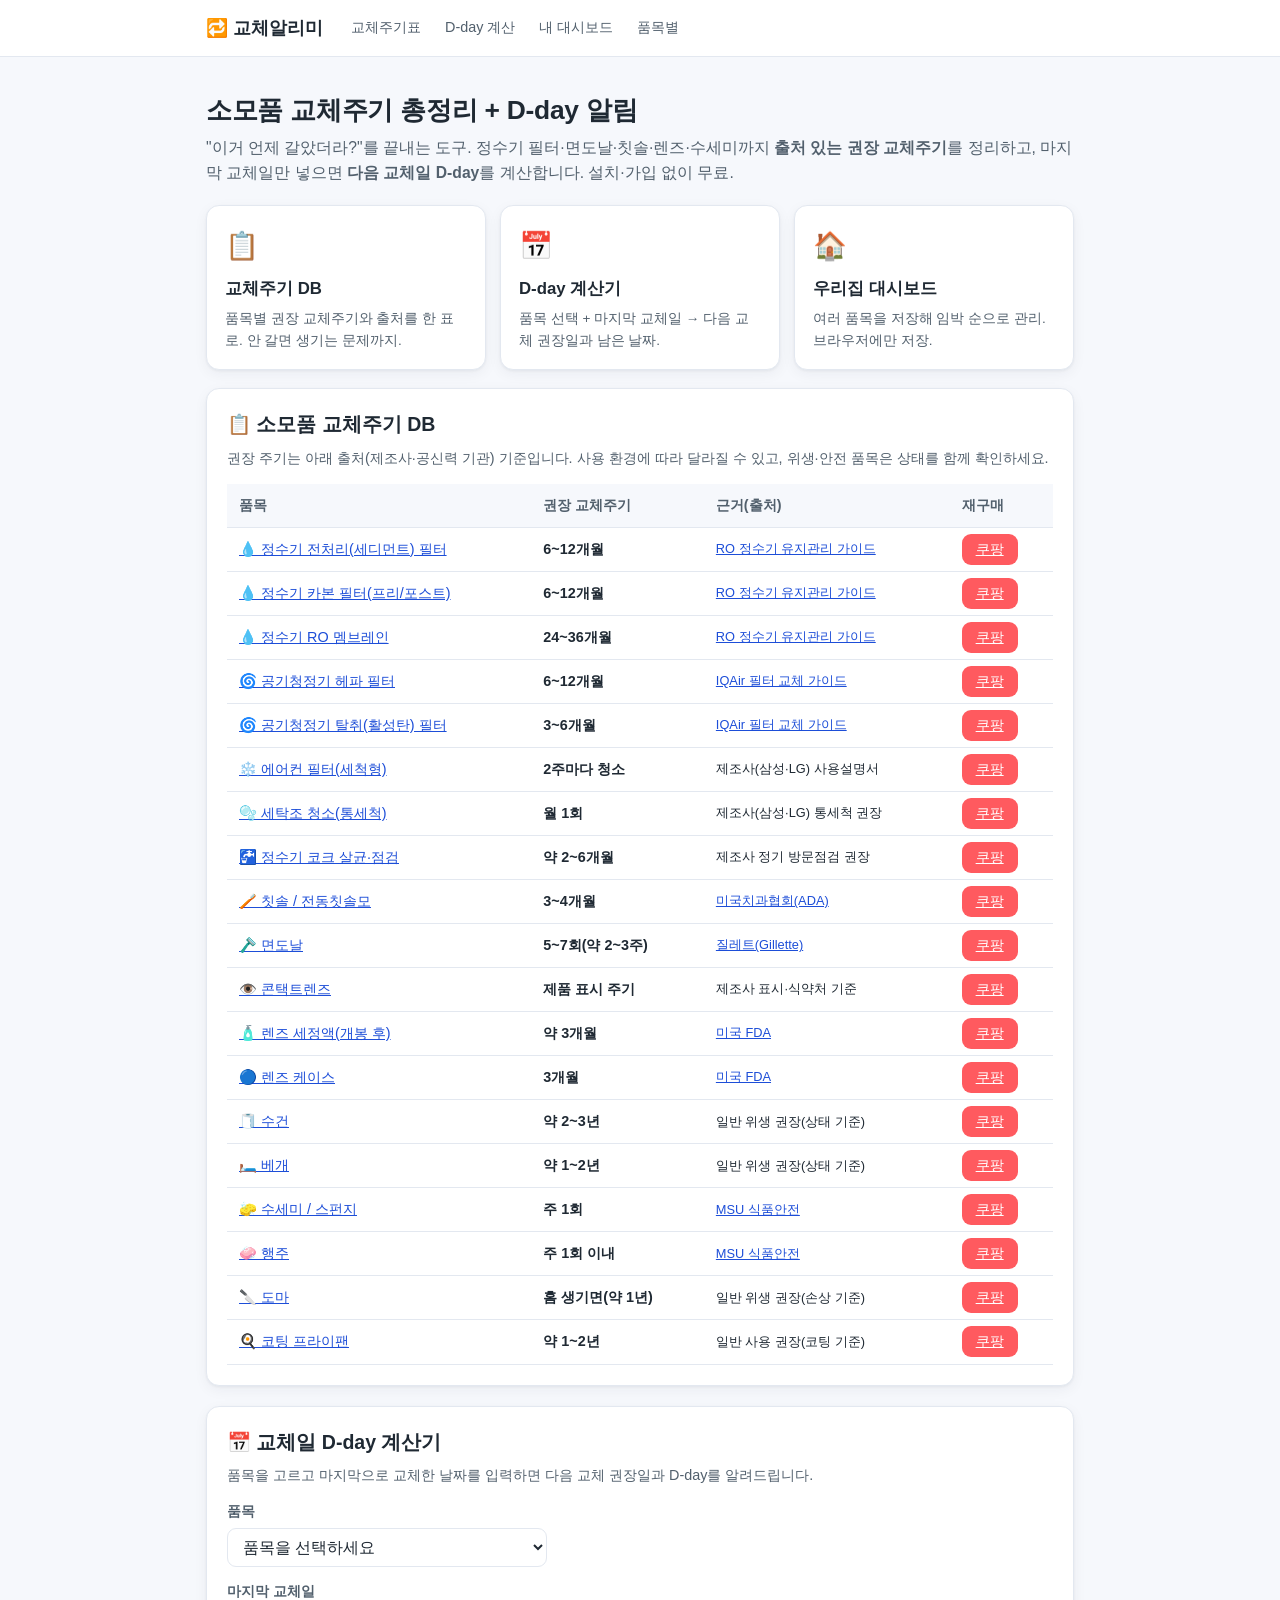
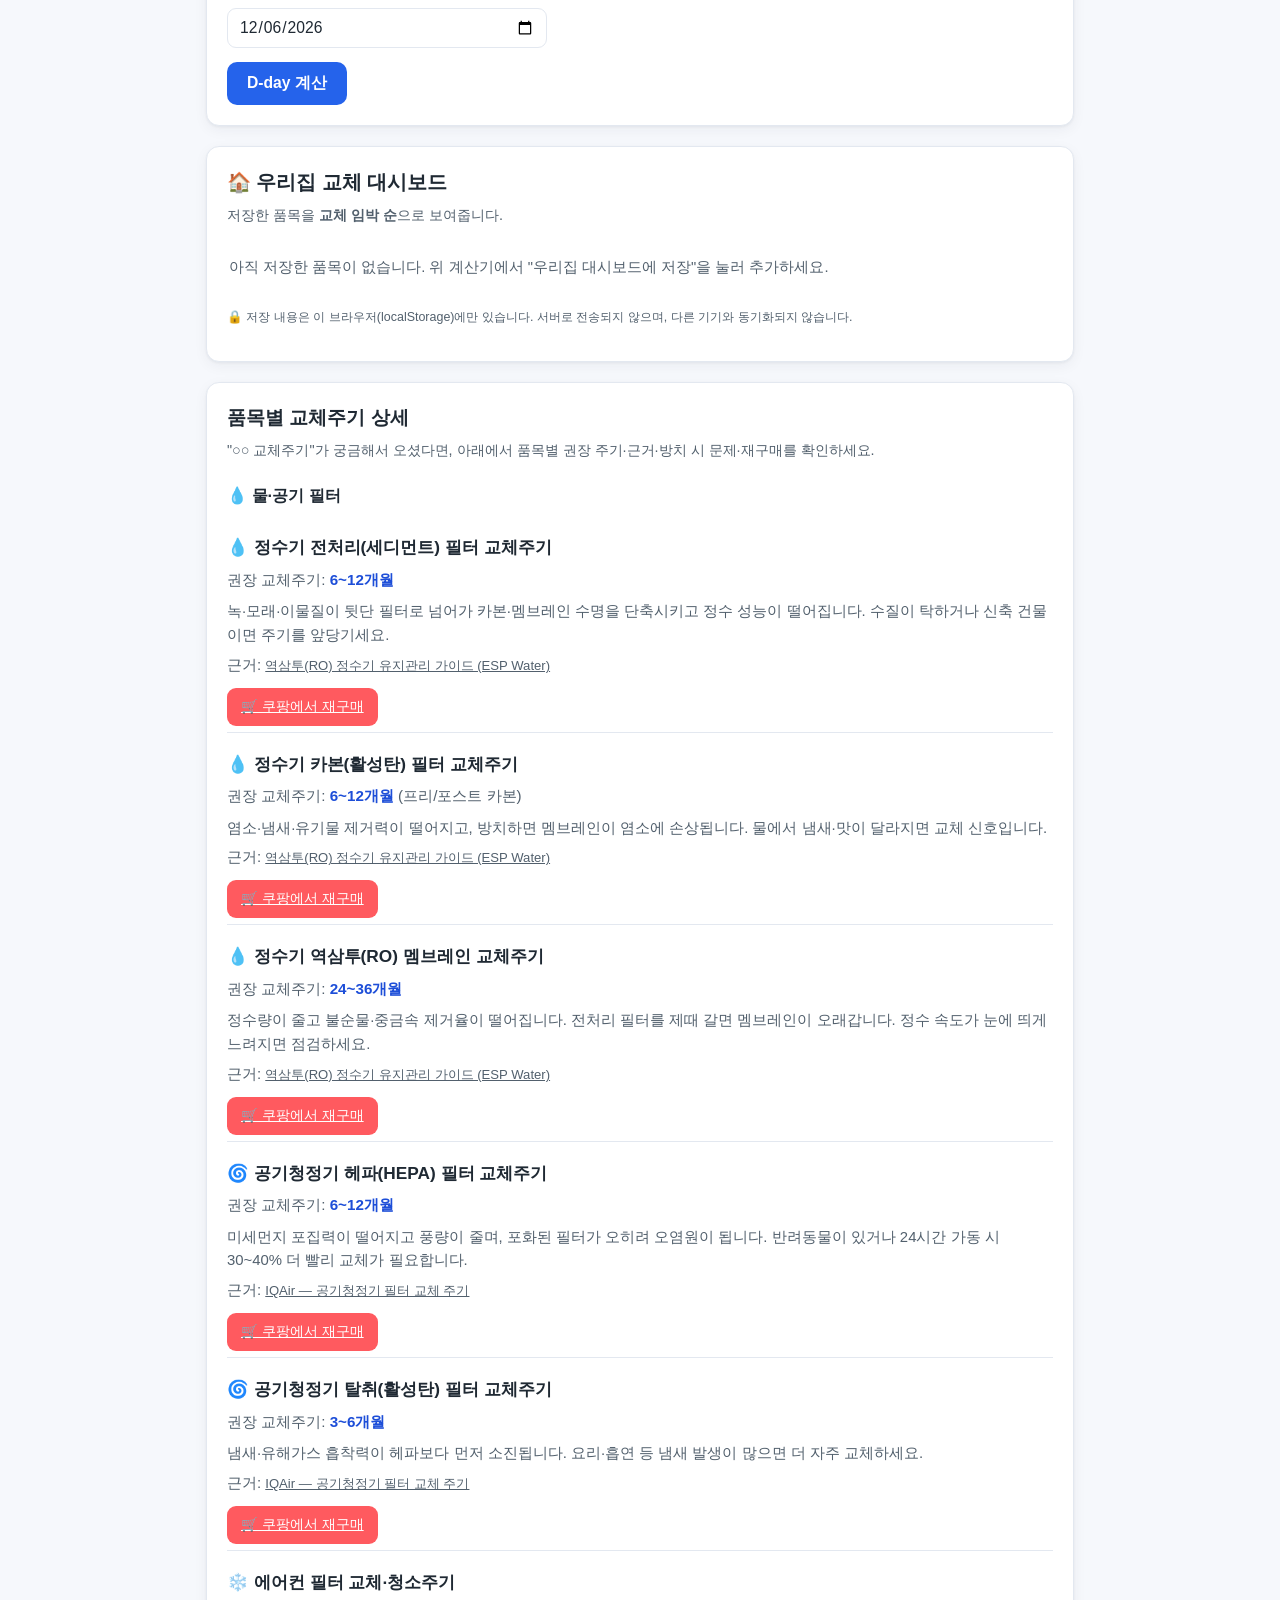
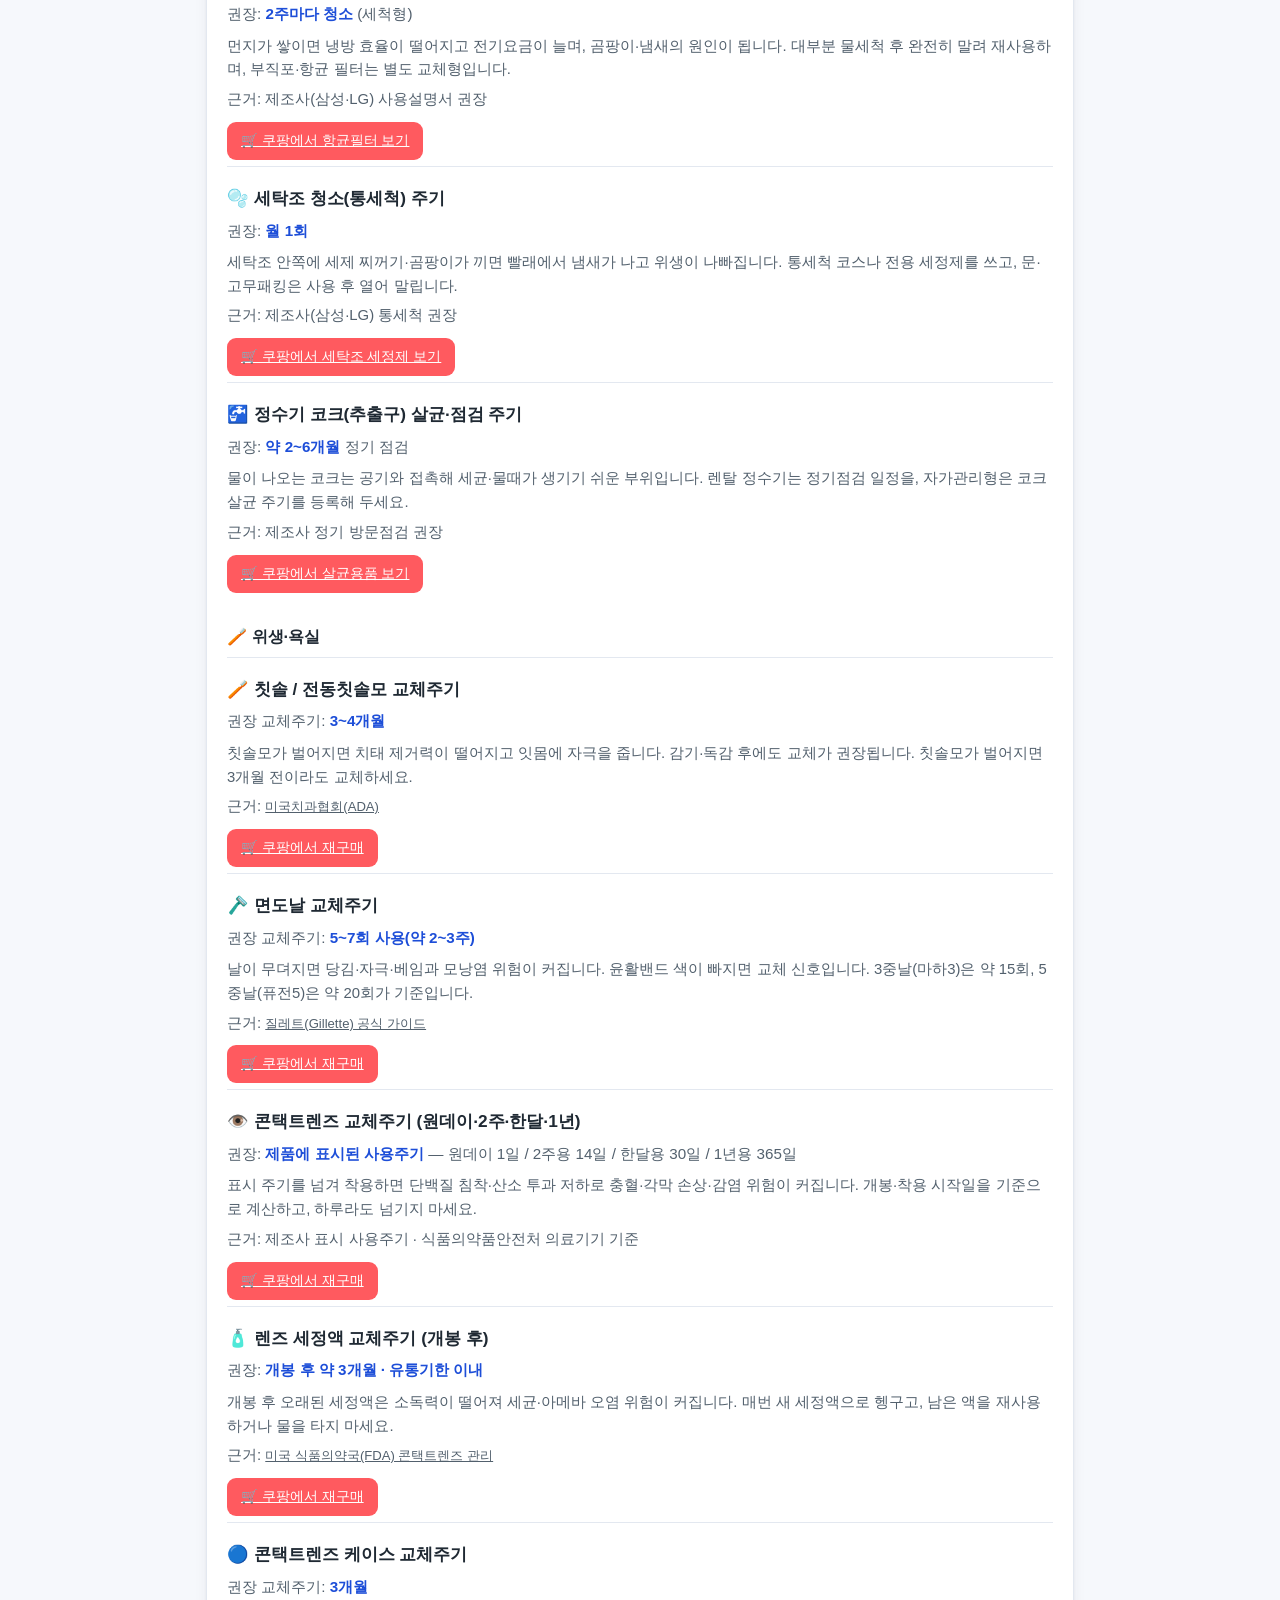
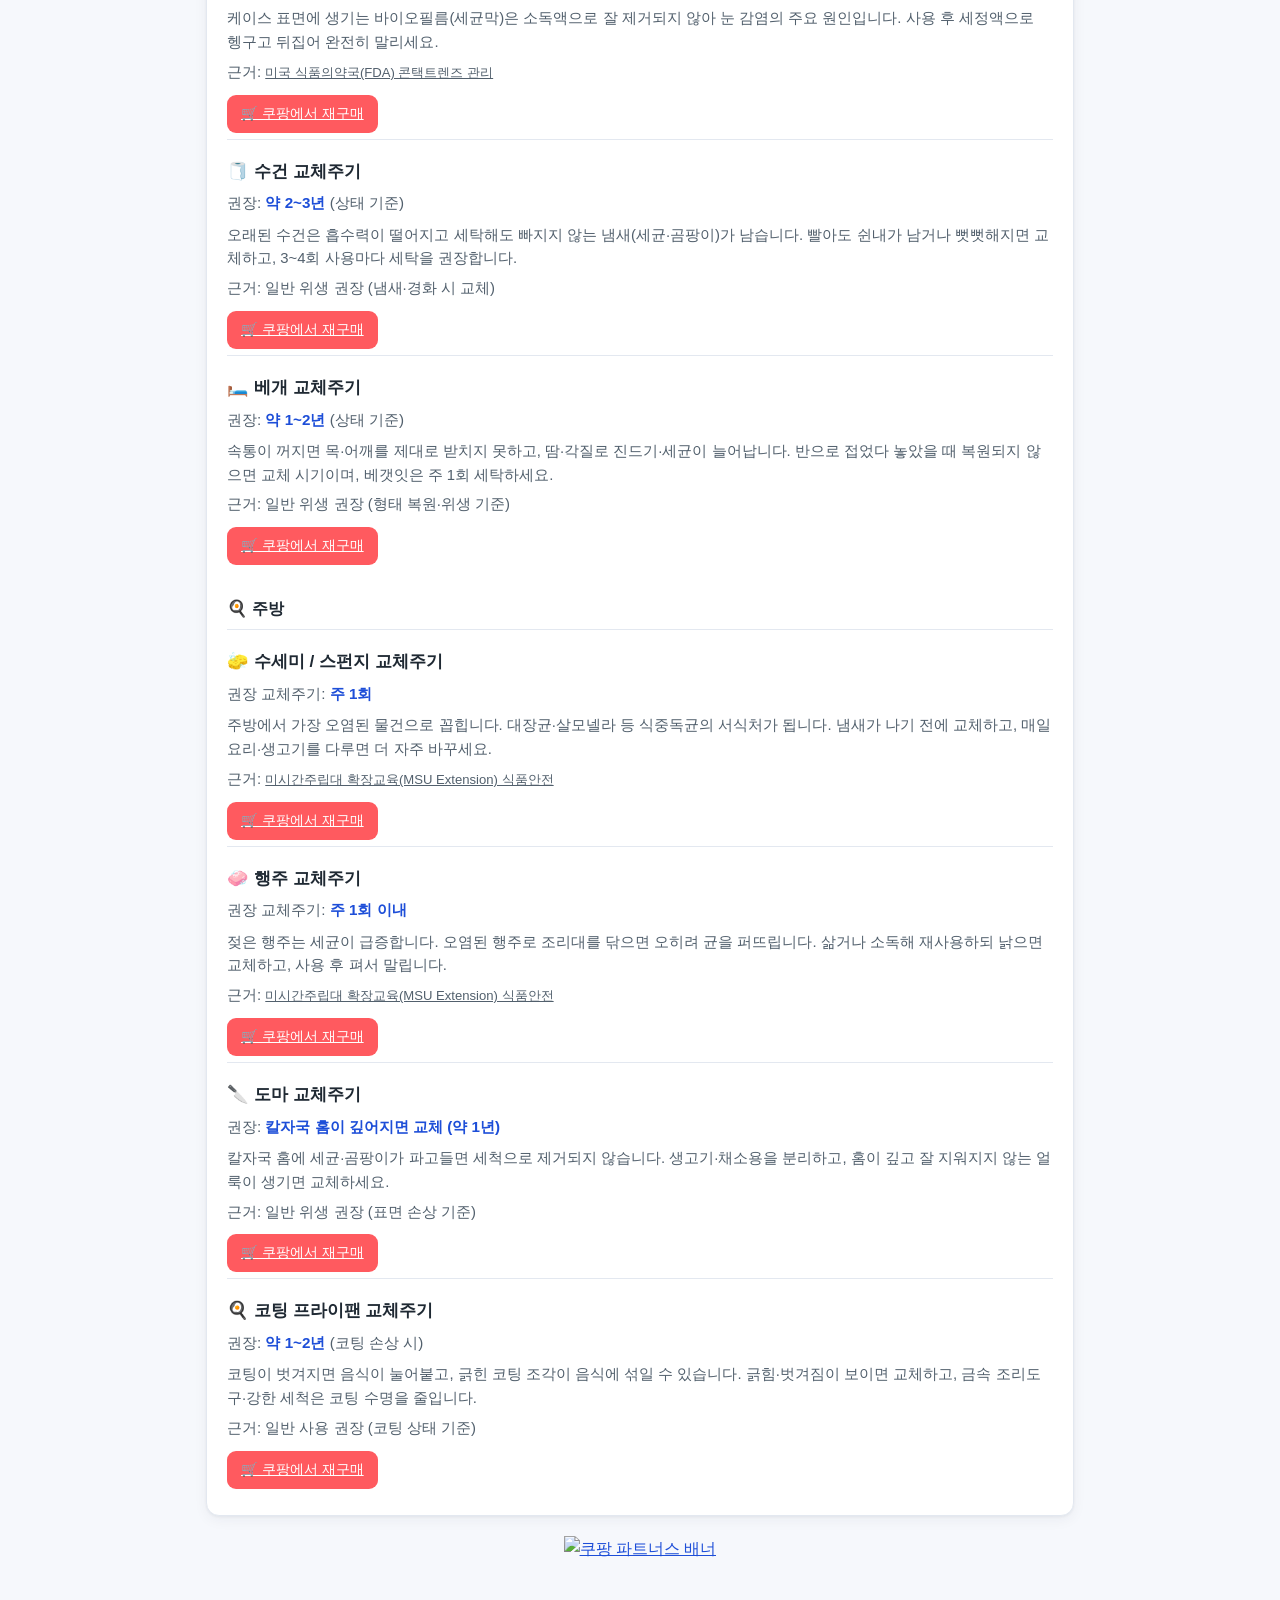
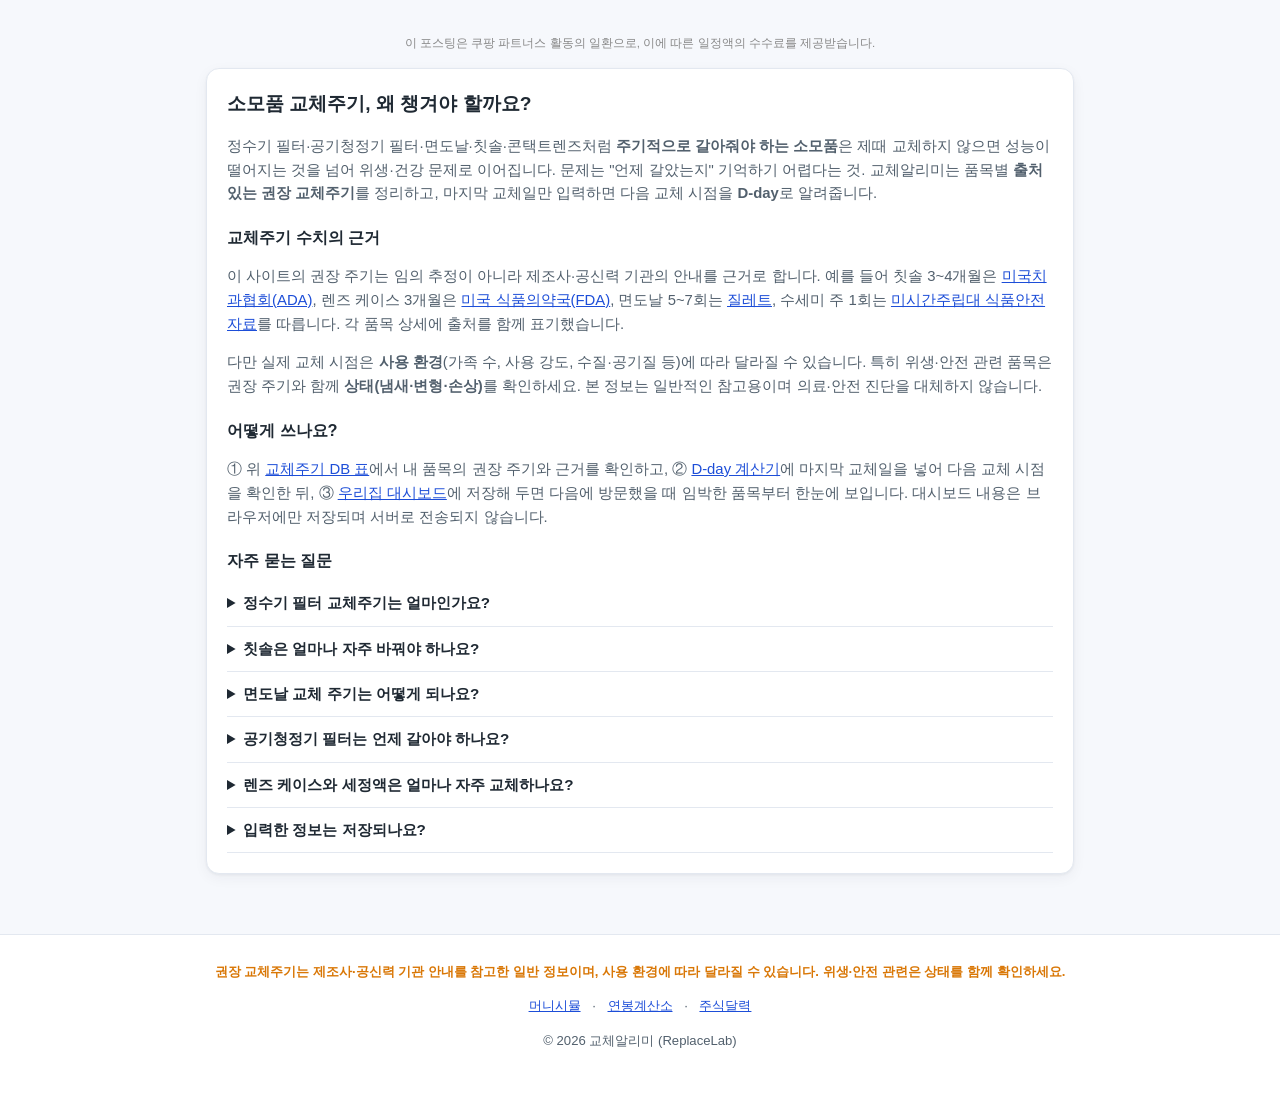
==== index.html @ cc4bdfe4 "feat: 교체알리미 초기 구축 — 교체주기 DB·D-day·대시보드 + SEO + 쿠팡/GA4" ====
<!DOCTYPE html>
<html lang="ko">
<head>
<script async src="https://www.googletagmanager.com/gtag/js?id=G-2P73L29BH7"></script>
<script>window.dataLayer=window.dataLayer||[];function gtag(){dataLayer.push(arguments);}gtag('js',new Date());gtag('config','G-2P73L29BH7');</script>
<meta charset="utf-8">
<meta name="viewport" content="width=device-width, initial-scale=1">
<title>교체알리미 — 소모품 교체주기 총정리 + D-day 알림 (정수기 필터·면도날·칫솔·렌즈)</title>
<meta name="description" content="정수기 필터, 공기청정기 필터, 면도날, 칫솔모, 콘택트렌즈, 수세미 등 소모품 교체주기를 출처와 함께 정리했습니다. 마지막 교체일만 입력하면 다음 교체일 D-day를 계산하고, 우리집 교체 대시보드로 임박 순 관리까지. 무료·설치 없음.">
<link rel="canonical" href="https://maestro24.github.io/replacelab/">
<meta property="og:title" content="교체알리미 — 소모품 교체주기 + D-day 대시보드">
<meta property="og:description" content="정수기 필터·면도날·칫솔·렌즈 등 소모품 교체주기를 출처와 함께 정리하고, 마지막 교체일로 다음 교체일 D-day를 계산합니다.">
<meta property="og:url" content="https://maestro24.github.io/replacelab/">
<meta property="og:type" content="website">
<meta property="og:site_name" content="교체알리미">
<link rel="icon" href="data:image/svg+xml,%3Csvg xmlns='http://www.w3.org/2000/svg' viewBox='0 0 32 32'%3E%3Crect width='32' height='32' rx='6' fill='%232563eb'/%3E%3Cpath d='M23 9a9 9 0 10.5 8.5' stroke='%23fff' stroke-width='3' fill='none' stroke-linecap='round'/%3E%3Cpath d='M23 5v5h-5' stroke='%23fff' stroke-width='3' fill='none' stroke-linecap='round' stroke-linejoin='round'/%3E%3C/svg%3E">
<link rel="stylesheet" href="./css/style.css">
<script type="application/ld+json">
{
  "@context": "https://schema.org",
  "@graph": [
    {
      "@type": "WebApplication",
      "name": "교체알리미 (ReplaceLab)",
      "url": "https://maestro24.github.io/replacelab/",
      "description": "소모품 교체주기 정보 DB와 마지막 교체일 기반 D-day 계산기, 우리집 교체 대시보드를 제공하는 무료 웹앱.",
      "applicationCategory": "LifestyleApplication",
      "operatingSystem": "Web",
      "inLanguage": "ko",
      "offers": { "@type": "Offer", "price": "0", "priceCurrency": "KRW" }
    },
    {
      "@type": "FAQPage",
      "mainEntity": [
        {
          "@type": "Question",
          "name": "정수기 필터 교체주기는 얼마인가요?",
          "acceptedAnswer": { "@type": "Answer", "text": "역삼투(RO) 정수기 기준 전처리(세디먼트) 필터와 카본 필터는 6~12개월, RO 멤브레인은 약 24~36개월마다 교체가 권장됩니다. 수질이 탁하거나 사용량이 많으면 더 자주 교체해야 합니다. (출처: RO 정수기 유지관리 가이드)" }
        },
        {
          "@type": "Question",
          "name": "칫솔은 얼마나 자주 바꿔야 하나요?",
          "acceptedAnswer": { "@type": "Answer", "text": "미국치과협회(ADA)는 칫솔과 전동칫솔모를 약 3~4개월마다 교체하도록 권장합니다. 칫솔모가 벌어지면 그 전이라도 교체하는 것이 좋습니다." }
        },
        {
          "@type": "Question",
          "name": "면도날 교체 주기는 어떻게 되나요?",
          "acceptedAnswer": { "@type": "Answer", "text": "질레트(Gillette)는 면도날을 5~7회 사용마다(대략 2~3주) 교체하도록 안내합니다. 3중날은 약 15회, 5중날은 약 20회가 기준이며, 당김·자극이 느껴지거나 윤활밴드 색이 빠지면 교체 신호입니다." }
        },
        {
          "@type": "Question",
          "name": "공기청정기 필터는 언제 갈아야 하나요?",
          "acceptedAnswer": { "@type": "Answer", "text": "헤파(HEPA) 필터는 6~12개월, 탈취용 활성탄 필터는 3~6개월마다 교체가 권장됩니다. 반려동물이 있거나 24시간 가동하면 30~40% 더 빨리 교체해야 합니다." }
        },
        {
          "@type": "Question",
          "name": "콘택트렌즈 케이스와 세정액은 얼마나 자주 교체하나요?",
          "acceptedAnswer": { "@type": "Answer", "text": "미국 식품의약국(FDA)은 렌즈 케이스를 3개월마다 교체하도록 권장합니다. 세정액은 개봉 후 오래되면 소독력이 떨어지므로 유통기한 이내에 사용하고 절대 재사용하지 마세요." }
        },
        {
          "@type": "Question",
          "name": "교체알리미에 입력한 정보는 저장되나요?",
          "acceptedAnswer": { "@type": "Answer", "text": "우리집 교체 대시보드의 저장 내용은 브라우저의 localStorage에만 저장되며 서버로 전송되지 않습니다. 같은 브라우저에서 다시 열면 유지되고, 브라우저 데이터를 지우면 함께 삭제됩니다." }
        }
      ]
    },
    {
      "@type": "ItemList",
      "name": "소모품별 권장 교체주기",
      "itemListElement": [
        { "@type": "ListItem", "position": 1, "name": "정수기 카본 필터 — 6~12개월" },
        { "@type": "ListItem", "position": 2, "name": "공기청정기 헤파 필터 — 6~12개월" },
        { "@type": "ListItem", "position": 3, "name": "칫솔·전동칫솔모 — 3~4개월" },
        { "@type": "ListItem", "position": 4, "name": "면도날 — 5~7회(약 2~3주)" },
        { "@type": "ListItem", "position": 5, "name": "콘택트렌즈 케이스 — 3개월" },
        { "@type": "ListItem", "position": 6, "name": "수세미 — 주 1회" }
      ]
    }
  ]
}
</script>
<meta property="og:image" content="https://maestro24.github.io/replacelab/assets/og-image.png">
<meta name="twitter:card" content="summary_large_image">
<meta name="twitter:image" content="https://maestro24.github.io/replacelab/assets/og-image.png">
</head>
<body>
<header class="site-header"><div class="header-inner">
  <a class="brand" href="./index.html">🔁 교체알리미</a>
  <nav class="site-nav">
    <a href="#db">교체주기표</a>
    <a href="#calc">D-day 계산</a>
    <a href="#dash">내 대시보드</a>
    <a href="#detail">품목별</a>
  </nav>
</div></header>

<main class="container">
  <h1 class="page-title">소모품 교체주기 총정리 + D-day 알림</h1>
  <p class="page-desc">"이거 언제 갈았더라?"를 끝내는 도구. 정수기 필터·면도날·칫솔·렌즈·수세미까지 <strong>출처 있는 권장 교체주기</strong>를 정리하고, 마지막 교체일만 넣으면 <strong>다음 교체일 D-day</strong>를 계산합니다. 설치·가입 없이 무료.</p>

  <div class="tool-grid">
    <a class="tool-card" href="#db"><span class="icon">📋</span><h2>교체주기 DB</h2><p>품목별 권장 교체주기와 출처를 한 표로. 안 갈면 생기는 문제까지.</p></a>
    <a class="tool-card" href="#calc"><span class="icon">📅</span><h2>D-day 계산기</h2><p>품목 선택 + 마지막 교체일 → 다음 교체 권장일과 남은 날짜.</p></a>
    <a class="tool-card" href="#dash"><span class="icon">🏠</span><h2>우리집 대시보드</h2><p>여러 품목을 저장해 임박 순으로 관리. 브라우저에만 저장.</p></a>
  </div>

  <!-- ======================= 교체주기 DB 표 ======================= -->
  <section class="card section-anchor" id="db">
    <h2>📋 소모품 교체주기 DB</h2>
    <p class="sub">권장 주기는 아래 출처(제조사·공신력 기관) 기준입니다. 사용 환경에 따라 달라질 수 있고, 위생·안전 품목은 상태를 함께 확인하세요.</p>
    <div class="table-wrap">
      <table class="data">
        <thead><tr><th>품목</th><th>권장 교체주기</th><th>근거(출처)</th><th>재구매</th></tr></thead>
        <tbody>
          <tr><td><a href="#water_sediment">💧 정수기 전처리(세디먼트) 필터</a></td><td class="cycle">6~12개월</td><td class="src"><a href="https://espwaterproducts.com/pages/reverse-osmosis-maintenance" target="_blank" rel="noopener">RO 정수기 유지관리 가이드</a></td><td><a class="btn-buy" data-coupang-key="filter_water" href="https://link.coupang.com/a/flCfhuxEJM" target="_blank" rel="sponsored noopener">쿠팡</a></td></tr>
          <tr><td><a href="#water_carbon">💧 정수기 카본 필터(프리/포스트)</a></td><td class="cycle">6~12개월</td><td class="src"><a href="https://espwaterproducts.com/pages/reverse-osmosis-maintenance" target="_blank" rel="noopener">RO 정수기 유지관리 가이드</a></td><td><a class="btn-buy" data-coupang-key="filter_water" href="https://link.coupang.com/a/flCfhuxEJM" target="_blank" rel="sponsored noopener">쿠팡</a></td></tr>
          <tr><td><a href="#water_membrane">💧 정수기 RO 멤브레인</a></td><td class="cycle">24~36개월</td><td class="src"><a href="https://espwaterproducts.com/pages/reverse-osmosis-maintenance" target="_blank" rel="noopener">RO 정수기 유지관리 가이드</a></td><td><a class="btn-buy" data-coupang-key="filter_water" href="https://link.coupang.com/a/flCfhuxEJM" target="_blank" rel="sponsored noopener">쿠팡</a></td></tr>
          <tr><td><a href="#air_hepa">🌀 공기청정기 헤파 필터</a></td><td class="cycle">6~12개월</td><td class="src"><a href="https://www.iqair.com/newsroom/how-often-should-you-change-an-air-purifier-filter" target="_blank" rel="noopener">IQAir 필터 교체 가이드</a></td><td><a class="btn-buy" data-coupang-key="filter_air" href="https://link.coupang.com/a/flCfhuxEJM" target="_blank" rel="sponsored noopener">쿠팡</a></td></tr>
          <tr><td><a href="#air_carbon">🌀 공기청정기 탈취(활성탄) 필터</a></td><td class="cycle">3~6개월</td><td class="src"><a href="https://www.iqair.com/newsroom/how-often-should-you-change-an-air-purifier-filter" target="_blank" rel="noopener">IQAir 필터 교체 가이드</a></td><td><a class="btn-buy" data-coupang-key="filter_air" href="https://link.coupang.com/a/flCfhuxEJM" target="_blank" rel="sponsored noopener">쿠팡</a></td></tr>
          <tr><td><a href="#aircon_filter">❄️ 에어컨 필터(세척형)</a></td><td class="cycle">2주마다 청소</td><td class="src"><span>제조사(삼성·LG) 사용설명서</span></td><td><a class="btn-buy" data-coupang-key="filter_aircon" href="https://link.coupang.com/a/flCfhuxEJM" target="_blank" rel="sponsored noopener">쿠팡</a></td></tr>
          <tr><td><a href="#washer_clean">🫧 세탁조 청소(통세척)</a></td><td class="cycle">월 1회</td><td class="src"><span>제조사(삼성·LG) 통세척 권장</span></td><td><a class="btn-buy" data-coupang-key="washer_cleaner" href="https://link.coupang.com/a/flCfhuxEJM" target="_blank" rel="sponsored noopener">쿠팡</a></td></tr>
          <tr><td><a href="#water_cock">🚰 정수기 코크 살균·점검</a></td><td class="cycle">약 2~6개월</td><td class="src"><span>제조사 정기 방문점검 권장</span></td><td><a class="btn-buy" data-coupang-key="water_purifier" href="https://link.coupang.com/a/flCfhuxEJM" target="_blank" rel="sponsored noopener">쿠팡</a></td></tr>
          <tr><td><a href="#toothbrush">🪥 칫솔 / 전동칫솔모</a></td><td class="cycle">3~4개월</td><td class="src"><a href="https://www.ada.org/resources/ada-library/oral-health-topics/toothbrushes" target="_blank" rel="noopener">미국치과협회(ADA)</a></td><td><a class="btn-buy" data-coupang-key="toothbrush_head" href="https://link.coupang.com/a/flCfhuxEJM" target="_blank" rel="sponsored noopener">쿠팡</a></td></tr>
          <tr><td><a href="#razor_blade">🪒 면도날</a></td><td class="cycle">5~7회(약 2~3주)</td><td class="src"><a href="https://gillette.com/en-us/shaving-tips/how-to-shave/how-often-should-you-change-your-razor" target="_blank" rel="noopener">질레트(Gillette)</a></td><td><a class="btn-buy" data-coupang-key="razor_blade" href="https://link.coupang.com/a/flCfhuxEJM" target="_blank" rel="sponsored noopener">쿠팡</a></td></tr>
          <tr><td><a href="#contact_lens">👁️ 콘택트렌즈</a></td><td class="cycle">제품 표시 주기</td><td class="src"><span>제조사 표시·식약처 기준</span></td><td><a class="btn-buy" data-coupang-key="contact_lens" href="https://link.coupang.com/a/flCfhuxEJM" target="_blank" rel="sponsored noopener">쿠팡</a></td></tr>
          <tr><td><a href="#lens_solution">🧴 렌즈 세정액(개봉 후)</a></td><td class="cycle">약 3개월</td><td class="src"><a href="https://www.fda.gov/consumers/womens-health-topics/contact-lens-care" target="_blank" rel="noopener">미국 FDA</a></td><td><a class="btn-buy" data-coupang-key="lens_solution" href="https://link.coupang.com/a/flCfhuxEJM" target="_blank" rel="sponsored noopener">쿠팡</a></td></tr>
          <tr><td><a href="#lens_case">🔵 렌즈 케이스</a></td><td class="cycle">3개월</td><td class="src"><a href="https://www.fda.gov/consumers/womens-health-topics/contact-lens-care" target="_blank" rel="noopener">미국 FDA</a></td><td><a class="btn-buy" data-coupang-key="lens_case" href="https://link.coupang.com/a/flCfhuxEJM" target="_blank" rel="sponsored noopener">쿠팡</a></td></tr>
          <tr><td><a href="#towel">🧻 수건</a></td><td class="cycle">약 2~3년</td><td class="src"><span>일반 위생 권장(상태 기준)</span></td><td><a class="btn-buy" data-coupang-key="towel" href="https://link.coupang.com/a/flCfhuxEJM" target="_blank" rel="sponsored noopener">쿠팡</a></td></tr>
          <tr><td><a href="#pillow">🛏️ 베개</a></td><td class="cycle">약 1~2년</td><td class="src"><span>일반 위생 권장(상태 기준)</span></td><td><a class="btn-buy" data-coupang-key="pillow" href="https://link.coupang.com/a/flCfhuxEJM" target="_blank" rel="sponsored noopener">쿠팡</a></td></tr>
          <tr><td><a href="#sponge">🧽 수세미 / 스펀지</a></td><td class="cycle">주 1회</td><td class="src"><a href="https://www.canr.msu.edu/news/keep_your_sponges_and_dish_cloths_bacteria_free_this_summer" target="_blank" rel="noopener">MSU 식품안전</a></td><td><a class="btn-buy" data-coupang-key="sponge" href="https://link.coupang.com/a/flCfhuxEJM" target="_blank" rel="sponsored noopener">쿠팡</a></td></tr>
          <tr><td><a href="#dishcloth">🧼 행주</a></td><td class="cycle">주 1회 이내</td><td class="src"><a href="https://www.canr.msu.edu/news/keep_your_sponges_and_dish_cloths_bacteria_free_this_summer" target="_blank" rel="noopener">MSU 식품안전</a></td><td><a class="btn-buy" data-coupang-key="dishcloth" href="https://link.coupang.com/a/flCfhuxEJM" target="_blank" rel="sponsored noopener">쿠팡</a></td></tr>
          <tr><td><a href="#cutting_board">🔪 도마</a></td><td class="cycle">홈 생기면(약 1년)</td><td class="src"><span>일반 위생 권장(손상 기준)</span></td><td><a class="btn-buy" data-coupang-key="cutting_board" href="https://link.coupang.com/a/flCfhuxEJM" target="_blank" rel="sponsored noopener">쿠팡</a></td></tr>
          <tr><td><a href="#frypan">🍳 코팅 프라이팬</a></td><td class="cycle">약 1~2년</td><td class="src"><span>일반 사용 권장(코팅 기준)</span></td><td><a class="btn-buy" data-coupang-key="frypan" href="https://link.coupang.com/a/flCfhuxEJM" target="_blank" rel="sponsored noopener">쿠팡</a></td></tr>
        </tbody>
      </table>
    </div>
  </section>

  <!-- ======================= D-day 계산기 ======================= -->
  <section class="card section-anchor" id="calc">
    <h2>📅 교체일 D-day 계산기</h2>
    <p class="sub">품목을 고르고 마지막으로 교체한 날짜를 입력하면 다음 교체 권장일과 D-day를 알려드립니다.</p>
    <div class="field">
      <label for="calc-item">품목</label>
      <select id="calc-item"><option value="">품목을 선택하세요</option></select>
    </div>
    <div class="field" id="calc-variant-wrap" style="display:none">
      <label for="calc-variant">종류</label>
      <select id="calc-variant"></select>
    </div>
    <div class="field" id="calc-date-field">
      <label for="calc-date">마지막 교체일</label>
      <input type="date" id="calc-date">
      <div class="error" id="calc-date-error">날짜를 올바르게 입력하세요.</div>
    </div>
    <div class="btn-row">
      <button class="btn" type="button" id="calc-btn">D-day 계산</button>
    </div>
    <div class="dday-result" id="calc-result"></div>
  </section>

  <!-- ======================= 우리집 대시보드 ======================= -->
  <section class="card section-anchor" id="dash">
    <h2>🏠 우리집 교체 대시보드</h2>
    <p class="sub">저장한 품목을 <strong>교체 임박 순</strong>으로 보여줍니다. <span id="dash-summary"></span></p>
    <div id="dash-body"></div>
    <p class="dash-privacy">🔒 저장 내용은 이 브라우저(localStorage)에만 있습니다. 서버로 전송되지 않으며, 다른 기기와 동기화되지 않습니다.</p>
  </section>

  <!-- ======================= 품목별 상세 (SEO 진입점) ======================= -->
  <section class="card section-anchor seo-content" id="detail">
    <h2>품목별 교체주기 상세</h2>
    <p class="sub">"○○ 교체주기"가 궁금해서 오셨다면, 아래에서 품목별 권장 주기·근거·방치 시 문제·재구매를 확인하세요.</p>

    <h3 style="margin-top:20px">💧 물·공기 필터</h3>

    <div class="item-detail section-anchor" id="water_sediment">
      <h3>💧 정수기 전처리(세디먼트) 필터 교체주기</h3>
      <p class="cycle-line">권장 교체주기: <b>6~12개월</b></p>
      <p>녹·모래·이물질이 뒷단 필터로 넘어가 카본·멤브레인 수명을 단축시키고 정수 성능이 떨어집니다. 수질이 탁하거나 신축 건물이면 주기를 앞당기세요.</p>
      <p class="src">근거: <a href="https://espwaterproducts.com/pages/reverse-osmosis-maintenance" target="_blank" rel="noopener">역삼투(RO) 정수기 유지관리 가이드 (ESP Water)</a></p>
      <div class="btn-row"><a class="btn-buy" data-coupang-key="filter_water" href="https://link.coupang.com/a/flCfhuxEJM" target="_blank" rel="sponsored noopener">🛒 쿠팡에서 재구매</a></div>
    </div>

    <div class="item-detail section-anchor" id="water_carbon">
      <h3>💧 정수기 카본(활성탄) 필터 교체주기</h3>
      <p class="cycle-line">권장 교체주기: <b>6~12개월</b> (프리/포스트 카본)</p>
      <p>염소·냄새·유기물 제거력이 떨어지고, 방치하면 멤브레인이 염소에 손상됩니다. 물에서 냄새·맛이 달라지면 교체 신호입니다.</p>
      <p class="src">근거: <a href="https://espwaterproducts.com/pages/reverse-osmosis-maintenance" target="_blank" rel="noopener">역삼투(RO) 정수기 유지관리 가이드 (ESP Water)</a></p>
      <div class="btn-row"><a class="btn-buy" data-coupang-key="filter_water" href="https://link.coupang.com/a/flCfhuxEJM" target="_blank" rel="sponsored noopener">🛒 쿠팡에서 재구매</a></div>
    </div>

    <div class="item-detail section-anchor" id="water_membrane">
      <h3>💧 정수기 역삼투(RO) 멤브레인 교체주기</h3>
      <p class="cycle-line">권장 교체주기: <b>24~36개월</b></p>
      <p>정수량이 줄고 불순물·중금속 제거율이 떨어집니다. 전처리 필터를 제때 갈면 멤브레인이 오래갑니다. 정수 속도가 눈에 띄게 느려지면 점검하세요.</p>
      <p class="src">근거: <a href="https://espwaterproducts.com/pages/reverse-osmosis-maintenance" target="_blank" rel="noopener">역삼투(RO) 정수기 유지관리 가이드 (ESP Water)</a></p>
      <div class="btn-row"><a class="btn-buy" data-coupang-key="filter_water" href="https://link.coupang.com/a/flCfhuxEJM" target="_blank" rel="sponsored noopener">🛒 쿠팡에서 재구매</a></div>
    </div>

    <div class="item-detail section-anchor" id="air_hepa">
      <h3>🌀 공기청정기 헤파(HEPA) 필터 교체주기</h3>
      <p class="cycle-line">권장 교체주기: <b>6~12개월</b></p>
      <p>미세먼지 포집력이 떨어지고 풍량이 줄며, 포화된 필터가 오히려 오염원이 됩니다. 반려동물이 있거나 24시간 가동 시 30~40% 더 빨리 교체가 필요합니다.</p>
      <p class="src">근거: <a href="https://www.iqair.com/newsroom/how-often-should-you-change-an-air-purifier-filter" target="_blank" rel="noopener">IQAir — 공기청정기 필터 교체 주기</a></p>
      <div class="btn-row"><a class="btn-buy" data-coupang-key="filter_air" href="https://link.coupang.com/a/flCfhuxEJM" target="_blank" rel="sponsored noopener">🛒 쿠팡에서 재구매</a></div>
    </div>

    <div class="item-detail section-anchor" id="air_carbon">
      <h3>🌀 공기청정기 탈취(활성탄) 필터 교체주기</h3>
      <p class="cycle-line">권장 교체주기: <b>3~6개월</b></p>
      <p>냄새·유해가스 흡착력이 헤파보다 먼저 소진됩니다. 요리·흡연 등 냄새 발생이 많으면 더 자주 교체하세요.</p>
      <p class="src">근거: <a href="https://www.iqair.com/newsroom/how-often-should-you-change-an-air-purifier-filter" target="_blank" rel="noopener">IQAir — 공기청정기 필터 교체 주기</a></p>
      <div class="btn-row"><a class="btn-buy" data-coupang-key="filter_air" href="https://link.coupang.com/a/flCfhuxEJM" target="_blank" rel="sponsored noopener">🛒 쿠팡에서 재구매</a></div>
    </div>

    <div class="item-detail section-anchor" id="aircon_filter">
      <h3>❄️ 에어컨 필터 교체·청소주기</h3>
      <p class="cycle-line">권장: <b>2주마다 청소</b> (세척형)</p>
      <p>먼지가 쌓이면 냉방 효율이 떨어지고 전기요금이 늘며, 곰팡이·냄새의 원인이 됩니다. 대부분 물세척 후 완전히 말려 재사용하며, 부직포·항균 필터는 별도 교체형입니다.</p>
      <p class="src">근거: 제조사(삼성·LG) 사용설명서 권장</p>
      <div class="btn-row"><a class="btn-buy" data-coupang-key="filter_aircon" href="https://link.coupang.com/a/flCfhuxEJM" target="_blank" rel="sponsored noopener">🛒 쿠팡에서 항균필터 보기</a></div>
    </div>

    <div class="item-detail section-anchor" id="washer_clean">
      <h3>🫧 세탁조 청소(통세척) 주기</h3>
      <p class="cycle-line">권장: <b>월 1회</b></p>
      <p>세탁조 안쪽에 세제 찌꺼기·곰팡이가 끼면 빨래에서 냄새가 나고 위생이 나빠집니다. 통세척 코스나 전용 세정제를 쓰고, 문·고무패킹은 사용 후 열어 말립니다.</p>
      <p class="src">근거: 제조사(삼성·LG) 통세척 권장</p>
      <div class="btn-row"><a class="btn-buy" data-coupang-key="washer_cleaner" href="https://link.coupang.com/a/flCfhuxEJM" target="_blank" rel="sponsored noopener">🛒 쿠팡에서 세탁조 세정제 보기</a></div>
    </div>

    <div class="item-detail section-anchor" id="water_cock">
      <h3>🚰 정수기 코크(추출구) 살균·점검 주기</h3>
      <p class="cycle-line">권장: <b>약 2~6개월</b> 정기 점검</p>
      <p>물이 나오는 코크는 공기와 접촉해 세균·물때가 생기기 쉬운 부위입니다. 렌탈 정수기는 정기점검 일정을, 자가관리형은 코크 살균 주기를 등록해 두세요.</p>
      <p class="src">근거: 제조사 정기 방문점검 권장</p>
      <div class="btn-row"><a class="btn-buy" data-coupang-key="water_purifier" href="https://link.coupang.com/a/flCfhuxEJM" target="_blank" rel="sponsored noopener">🛒 쿠팡에서 살균용품 보기</a></div>
    </div>

    <h3 style="margin-top:24px">🪥 위생·욕실</h3>

    <div class="item-detail section-anchor" id="toothbrush">
      <h3>🪥 칫솔 / 전동칫솔모 교체주기</h3>
      <p class="cycle-line">권장 교체주기: <b>3~4개월</b></p>
      <p>칫솔모가 벌어지면 치태 제거력이 떨어지고 잇몸에 자극을 줍니다. 감기·독감 후에도 교체가 권장됩니다. 칫솔모가 벌어지면 3개월 전이라도 교체하세요.</p>
      <p class="src">근거: <a href="https://www.ada.org/resources/ada-library/oral-health-topics/toothbrushes" target="_blank" rel="noopener">미국치과협회(ADA)</a></p>
      <div class="btn-row"><a class="btn-buy" data-coupang-key="toothbrush_head" href="https://link.coupang.com/a/flCfhuxEJM" target="_blank" rel="sponsored noopener">🛒 쿠팡에서 재구매</a></div>
    </div>

    <div class="item-detail section-anchor" id="razor_blade">
      <h3>🪒 면도날 교체주기</h3>
      <p class="cycle-line">권장 교체주기: <b>5~7회 사용(약 2~3주)</b></p>
      <p>날이 무뎌지면 당김·자극·베임과 모낭염 위험이 커집니다. 윤활밴드 색이 빠지면 교체 신호입니다. 3중날(마하3)은 약 15회, 5중날(퓨전5)은 약 20회가 기준입니다.</p>
      <p class="src">근거: <a href="https://gillette.com/en-us/shaving-tips/how-to-shave/how-often-should-you-change-your-razor" target="_blank" rel="noopener">질레트(Gillette) 공식 가이드</a></p>
      <div class="btn-row"><a class="btn-buy" data-coupang-key="razor_blade" href="https://link.coupang.com/a/flCfhuxEJM" target="_blank" rel="sponsored noopener">🛒 쿠팡에서 재구매</a></div>
    </div>

    <div class="item-detail section-anchor" id="contact_lens">
      <h3>👁️ 콘택트렌즈 교체주기 (원데이·2주·한달·1년)</h3>
      <p class="cycle-line">권장: <b>제품에 표시된 사용주기</b> — 원데이 1일 / 2주용 14일 / 한달용 30일 / 1년용 365일</p>
      <p>표시 주기를 넘겨 착용하면 단백질 침착·산소 투과 저하로 충혈·각막 손상·감염 위험이 커집니다. 개봉·착용 시작일을 기준으로 계산하고, 하루라도 넘기지 마세요.</p>
      <p class="src">근거: 제조사 표시 사용주기 · 식품의약품안전처 의료기기 기준</p>
      <div class="btn-row"><a class="btn-buy" data-coupang-key="contact_lens" href="https://link.coupang.com/a/flCfhuxEJM" target="_blank" rel="sponsored noopener">🛒 쿠팡에서 재구매</a></div>
    </div>

    <div class="item-detail section-anchor" id="lens_solution">
      <h3>🧴 렌즈 세정액 교체주기 (개봉 후)</h3>
      <p class="cycle-line">권장: <b>개봉 후 약 3개월 · 유통기한 이내</b></p>
      <p>개봉 후 오래된 세정액은 소독력이 떨어져 세균·아메바 오염 위험이 커집니다. 매번 새 세정액으로 헹구고, 남은 액을 재사용하거나 물을 타지 마세요.</p>
      <p class="src">근거: <a href="https://www.fda.gov/consumers/womens-health-topics/contact-lens-care" target="_blank" rel="noopener">미국 식품의약국(FDA) 콘택트렌즈 관리</a></p>
      <div class="btn-row"><a class="btn-buy" data-coupang-key="lens_solution" href="https://link.coupang.com/a/flCfhuxEJM" target="_blank" rel="sponsored noopener">🛒 쿠팡에서 재구매</a></div>
    </div>

    <div class="item-detail section-anchor" id="lens_case">
      <h3>🔵 콘택트렌즈 케이스 교체주기</h3>
      <p class="cycle-line">권장 교체주기: <b>3개월</b></p>
      <p>케이스 표면에 생기는 바이오필름(세균막)은 소독액으로 잘 제거되지 않아 눈 감염의 주요 원인입니다. 사용 후 세정액으로 헹구고 뒤집어 완전히 말리세요.</p>
      <p class="src">근거: <a href="https://www.fda.gov/consumers/womens-health-topics/contact-lens-care" target="_blank" rel="noopener">미국 식품의약국(FDA) 콘택트렌즈 관리</a></p>
      <div class="btn-row"><a class="btn-buy" data-coupang-key="lens_case" href="https://link.coupang.com/a/flCfhuxEJM" target="_blank" rel="sponsored noopener">🛒 쿠팡에서 재구매</a></div>
    </div>

    <div class="item-detail section-anchor" id="towel">
      <h3>🧻 수건 교체주기</h3>
      <p class="cycle-line">권장: <b>약 2~3년</b> (상태 기준)</p>
      <p>오래된 수건은 흡수력이 떨어지고 세탁해도 빠지지 않는 냄새(세균·곰팡이)가 남습니다. 빨아도 쉰내가 남거나 뻣뻣해지면 교체하고, 3~4회 사용마다 세탁을 권장합니다.</p>
      <p class="src">근거: 일반 위생 권장 (냄새·경화 시 교체)</p>
      <div class="btn-row"><a class="btn-buy" data-coupang-key="towel" href="https://link.coupang.com/a/flCfhuxEJM" target="_blank" rel="sponsored noopener">🛒 쿠팡에서 재구매</a></div>
    </div>

    <div class="item-detail section-anchor" id="pillow">
      <h3>🛏️ 베개 교체주기</h3>
      <p class="cycle-line">권장: <b>약 1~2년</b> (상태 기준)</p>
      <p>속통이 꺼지면 목·어깨를 제대로 받치지 못하고, 땀·각질로 진드기·세균이 늘어납니다. 반으로 접었다 놓았을 때 복원되지 않으면 교체 시기이며, 베갯잇은 주 1회 세탁하세요.</p>
      <p class="src">근거: 일반 위생 권장 (형태 복원·위생 기준)</p>
      <div class="btn-row"><a class="btn-buy" data-coupang-key="pillow" href="https://link.coupang.com/a/flCfhuxEJM" target="_blank" rel="sponsored noopener">🛒 쿠팡에서 재구매</a></div>
    </div>

    <h3 style="margin-top:24px">🍳 주방</h3>

    <div class="item-detail section-anchor" id="sponge">
      <h3>🧽 수세미 / 스펀지 교체주기</h3>
      <p class="cycle-line">권장 교체주기: <b>주 1회</b></p>
      <p>주방에서 가장 오염된 물건으로 꼽힙니다. 대장균·살모넬라 등 식중독균의 서식처가 됩니다. 냄새가 나기 전에 교체하고, 매일 요리·생고기를 다루면 더 자주 바꾸세요.</p>
      <p class="src">근거: <a href="https://www.canr.msu.edu/news/keep_your_sponges_and_dish_cloths_bacteria_free_this_summer" target="_blank" rel="noopener">미시간주립대 확장교육(MSU Extension) 식품안전</a></p>
      <div class="btn-row"><a class="btn-buy" data-coupang-key="sponge" href="https://link.coupang.com/a/flCfhuxEJM" target="_blank" rel="sponsored noopener">🛒 쿠팡에서 재구매</a></div>
    </div>

    <div class="item-detail section-anchor" id="dishcloth">
      <h3>🧼 행주 교체주기</h3>
      <p class="cycle-line">권장 교체주기: <b>주 1회 이내</b></p>
      <p>젖은 행주는 세균이 급증합니다. 오염된 행주로 조리대를 닦으면 오히려 균을 퍼뜨립니다. 삶거나 소독해 재사용하되 낡으면 교체하고, 사용 후 펴서 말립니다.</p>
      <p class="src">근거: <a href="https://www.canr.msu.edu/news/keep_your_sponges_and_dish_cloths_bacteria_free_this_summer" target="_blank" rel="noopener">미시간주립대 확장교육(MSU Extension) 식품안전</a></p>
      <div class="btn-row"><a class="btn-buy" data-coupang-key="dishcloth" href="https://link.coupang.com/a/flCfhuxEJM" target="_blank" rel="sponsored noopener">🛒 쿠팡에서 재구매</a></div>
    </div>

    <div class="item-detail section-anchor" id="cutting_board">
      <h3>🔪 도마 교체주기</h3>
      <p class="cycle-line">권장: <b>칼자국 홈이 깊어지면 교체 (약 1년)</b></p>
      <p>칼자국 홈에 세균·곰팡이가 파고들면 세척으로 제거되지 않습니다. 생고기·채소용을 분리하고, 홈이 깊고 잘 지워지지 않는 얼룩이 생기면 교체하세요.</p>
      <p class="src">근거: 일반 위생 권장 (표면 손상 기준)</p>
      <div class="btn-row"><a class="btn-buy" data-coupang-key="cutting_board" href="https://link.coupang.com/a/flCfhuxEJM" target="_blank" rel="sponsored noopener">🛒 쿠팡에서 재구매</a></div>
    </div>

    <div class="item-detail section-anchor" id="frypan">
      <h3>🍳 코팅 프라이팬 교체주기</h3>
      <p class="cycle-line">권장: <b>약 1~2년</b> (코팅 손상 시)</p>
      <p>코팅이 벗겨지면 음식이 눌어붙고, 긁힌 코팅 조각이 음식에 섞일 수 있습니다. 긁힘·벗겨짐이 보이면 교체하고, 금속 조리도구·강한 세척은 코팅 수명을 줄입니다.</p>
      <p class="src">근거: 일반 사용 권장 (코팅 상태 기준)</p>
      <div class="btn-row"><a class="btn-buy" data-coupang-key="frypan" href="https://link.coupang.com/a/flCfhuxEJM" target="_blank" rel="sponsored noopener">🛒 쿠팡에서 재구매</a></div>
    </div>
  </section>

  <!-- ======================= 쿠팡 배너 ======================= -->
  <aside class="promo" data-coupang>
    <div class="coupang-wrap">
      <a href="https://link.coupang.com/a/flCfhuxEJM" target="_blank" rel="sponsored noopener" referrerpolicy="unsafe-url"><img src="https://ads-partners.coupang.com/banners/1006097?trackingCode=AF8748009&subId=&traceId=V0-301-879dd1202e5c73b2-I1006097&w=728&h=90" alt="쿠팡 파트너스 배너" style="max-width:100%;height:auto" loading="lazy"></a>
    </div>
    <p class="promo-disclosure">이 포스팅은 쿠팡 파트너스 활동의 일환으로, 이에 따른 일정액의 수수료를 제공받습니다.</p>
  </aside>
  <script>
  setTimeout(function () {
    document.querySelectorAll('[data-coupang]').forEach(function (el) {
      var f = el.querySelector('iframe');
      var m = el.querySelector('img');
      var ok = (f && f.getBoundingClientRect().height >= 10) || (m && m.complete && m.naturalWidth > 0);
      if (!ok) el.hidden = true;
    });
  }, 4000);
  </script>

  <!-- ======================= SEO 콘텐츠 / FAQ ======================= -->
  <section class="card seo-content">
    <h2>소모품 교체주기, 왜 챙겨야 할까요?</h2>
    <p>정수기 필터·공기청정기 필터·면도날·칫솔·콘택트렌즈처럼 <strong>주기적으로 갈아줘야 하는 소모품</strong>은 제때 교체하지 않으면 성능이 떨어지는 것을 넘어 위생·건강 문제로 이어집니다. 문제는 "언제 갈았는지" 기억하기 어렵다는 것. 교체알리미는 품목별 <strong>출처 있는 권장 교체주기</strong>를 정리하고, 마지막 교체일만 입력하면 다음 교체 시점을 <strong>D-day</strong>로 알려줍니다.</p>
    <h3>교체주기 수치의 근거</h3>
    <p>이 사이트의 권장 주기는 임의 추정이 아니라 제조사·공신력 기관의 안내를 근거로 합니다. 예를 들어 칫솔 3~4개월은 <a href="https://www.ada.org/resources/ada-library/oral-health-topics/toothbrushes" target="_blank" rel="noopener">미국치과협회(ADA)</a>, 렌즈 케이스 3개월은 <a href="https://www.fda.gov/consumers/womens-health-topics/contact-lens-care" target="_blank" rel="noopener">미국 식품의약국(FDA)</a>, 면도날 5~7회는 <a href="https://gillette.com/en-us/shaving-tips/how-to-shave/how-often-should-you-change-your-razor" target="_blank" rel="noopener">질레트</a>, 수세미 주 1회는 <a href="https://www.canr.msu.edu/news/keep_your_sponges_and_dish_cloths_bacteria_free_this_summer" target="_blank" rel="noopener">미시간주립대 식품안전 자료</a>를 따릅니다. 각 품목 상세에 출처를 함께 표기했습니다.</p>
    <p>다만 실제 교체 시점은 <strong>사용 환경</strong>(가족 수, 사용 강도, 수질·공기질 등)에 따라 달라질 수 있습니다. 특히 위생·안전 관련 품목은 권장 주기와 함께 <strong>상태(냄새·변형·손상)</strong>를 확인하세요. 본 정보는 일반적인 참고용이며 의료·안전 진단을 대체하지 않습니다.</p>
    <h3>어떻게 쓰나요?</h3>
    <p>① 위 <a href="#db">교체주기 DB 표</a>에서 내 품목의 권장 주기와 근거를 확인하고, ② <a href="#calc">D-day 계산기</a>에 마지막 교체일을 넣어 다음 교체 시점을 확인한 뒤, ③ <a href="#dash">우리집 대시보드</a>에 저장해 두면 다음에 방문했을 때 임박한 품목부터 한눈에 보입니다. 대시보드 내용은 브라우저에만 저장되며 서버로 전송되지 않습니다.</p>
    <h3>자주 묻는 질문</h3>
    <details class="faq"><summary>정수기 필터 교체주기는 얼마인가요?</summary><p>역삼투(RO) 정수기 기준 전처리(세디먼트)·카본 필터는 6~12개월, RO 멤브레인은 약 24~36개월마다 교체가 권장됩니다. 수질이 탁하거나 사용량이 많으면 더 자주 교체하세요.</p></details>
    <details class="faq"><summary>칫솔은 얼마나 자주 바꿔야 하나요?</summary><p>미국치과협회(ADA)는 칫솔·전동칫솔모를 약 3~4개월마다 교체하도록 권장합니다. 칫솔모가 벌어지면 그 전이라도 교체하는 것이 좋습니다.</p></details>
    <details class="faq"><summary>면도날 교체 주기는 어떻게 되나요?</summary><p>질레트는 5~7회 사용마다(대략 2~3주) 교체를 안내합니다. 3중날은 약 15회, 5중날은 약 20회가 기준이며, 당김·자극이 느껴지거나 윤활밴드 색이 빠지면 교체 신호입니다.</p></details>
    <details class="faq"><summary>공기청정기 필터는 언제 갈아야 하나요?</summary><p>헤파 필터는 6~12개월, 탈취용 활성탄 필터는 3~6개월마다 교체가 권장됩니다. 반려동물이 있거나 24시간 가동하면 더 빨리 교체해야 합니다.</p></details>
    <details class="faq"><summary>렌즈 케이스와 세정액은 얼마나 자주 교체하나요?</summary><p>FDA는 렌즈 케이스를 3개월마다 교체하도록 권장합니다. 세정액은 개봉 후 오래되면 소독력이 떨어지므로 유통기한 이내에 사용하고 절대 재사용하지 마세요.</p></details>
    <details class="faq"><summary>입력한 정보는 저장되나요?</summary><p>우리집 대시보드 내용은 브라우저의 localStorage에만 저장되며 서버로 전송되지 않습니다. 같은 브라우저에서 다시 열면 유지되고, 브라우저 데이터를 지우면 함께 삭제됩니다.</p></details>
  </section>
</main>

<footer class="site-footer">
  <p class="disclaimer">권장 교체주기는 제조사·공신력 기관 안내를 참고한 일반 정보이며, 사용 환경에 따라 달라질 수 있습니다. 위생·안전 관련은 상태를 함께 확인하세요.</p>
  <p class="links"><a href="https://maestro24.github.io/moneysim/">머니시뮬</a> · <a href="https://maestro24.github.io/salarylab/">연봉계산소</a> · <a href="https://maestro24.github.io/stockcal/">주식달력</a></p>
  <p>© 2026 교체알리미 (ReplaceLab)</p>
</footer>

<div class="side-rail side-l" data-coupang>
  <script src="https://ads-partners.coupang.com/g.js"></script>
  <script>new PartnersCoupang.G({ id: 1006093, template: "carousel", trackingCode: "AF8748009", width: "160", height: "600", tsource: "" });</script>
</div>
<div class="side-rail side-r" data-coupang>
  <script>new PartnersCoupang.G({ id: 1006093, template: "carousel", trackingCode: "AF8748009", width: "160", height: "600", tsource: "" });</script>
</div>

<script src="./js/coupang.js"></script>
<script type="module" src="./js/app.js"></script>
</body>
</html>
---- css/style.css ----
/* 교체알리미 (ReplaceLab) — 라이트 테마 전용 */
:root {
  --accent: #2563eb;
  --accent-dark: #1d4ed8;
  --accent-light: #dbeafe;
  --bg: #f6f8fc;
  --card: #ffffff;
  --text: #1f2933;
  --text-sub: #52606d;
  --line: #e3e8f0;
  --ok: #059669;
  --ok-light: #d1fae5;
  --warn: #d97706;
  --warn-light: #fef3c7;
  --bad: #dc2626;
  --bad-light: #fee2e2;
  --radius: 13px;
  --shadow: 0 1px 3px rgba(20, 30, 60, 0.06), 0 4px 14px rgba(20, 30, 60, 0.05);
}

* { box-sizing: border-box; }
html { -webkit-text-size-adjust: 100%; scroll-behavior: smooth; }

body {
  margin: 0;
  font-family: 'Pretendard', -apple-system, BlinkMacSystemFont, 'Segoe UI', 'Malgun Gothic', 'Noto Sans KR', sans-serif;
  background: var(--bg);
  color: var(--text);
  line-height: 1.6;
  font-size: 16px;
}

.num { font-variant-numeric: tabular-nums; }
a { color: var(--accent-dark); }

/* ---- 헤더 ---- */
.site-header {
  background: #fff;
  border-bottom: 1px solid var(--line);
  position: sticky;
  top: 0;
  z-index: 50;
}
.header-inner {
  max-width: 900px;
  margin: 0 auto;
  padding: 0 16px;
  display: flex;
  align-items: center;
  gap: 18px;
  height: 56px;
}
.brand {
  font-weight: 800;
  font-size: 1.12rem;
  color: var(--text);
  text-decoration: none;
  white-space: nowrap;
}
.site-nav {
  display: flex;
  gap: 4px;
  overflow-x: auto;
  scrollbar-width: none;
}
.site-nav::-webkit-scrollbar { display: none; }
.site-nav a {
  color: var(--text-sub);
  text-decoration: none;
  font-size: 0.9rem;
  padding: 6px 10px;
  border-radius: 8px;
  white-space: nowrap;
}
.site-nav a:hover { background: var(--accent-light); color: var(--accent-dark); }

/* ---- 레이아웃 ---- */
.container { max-width: 900px; margin: 0 auto; padding: 24px 16px 40px; }
.page-title { font-size: 1.65rem; margin: 8px 0 4px; letter-spacing: -0.01em; }
.page-desc { color: var(--text-sub); margin: 0 0 20px; font-size: 0.98rem; }

.card {
  background: var(--card);
  border: 1px solid var(--line);
  border-radius: var(--radius);
  box-shadow: var(--shadow);
  padding: 20px;
  margin-bottom: 20px;
}
.card > h2 { font-size: 1.22rem; margin: 0 0 6px; }
.card > h2 + .sub { color: var(--text-sub); font-size: 0.9rem; margin: 0 0 14px; }
.card h3 { font-size: 1.02rem; margin: 18px 0 8px; }
.section-anchor { scroll-margin-top: 72px; }

/* ---- 입력 폼 ---- */
.field { margin-bottom: 14px; }
.field label {
  display: block;
  font-size: 0.86rem;
  font-weight: 600;
  color: var(--text-sub);
  margin-bottom: 5px;
}
.field input[type='date'], .field select {
  width: 100%;
  max-width: 320px;
  padding: 9px 11px;
  border: 1px solid var(--line);
  border-radius: 9px;
  font-size: 0.98rem;
  background: #fff;
  color: var(--text);
  font-family: inherit;
}
.field input:focus, .field select:focus {
  outline: 2px solid var(--accent);
  outline-offset: -1px;
  border-color: var(--accent);
}
.field .error { display: none; color: var(--bad); font-size: 0.8rem; margin-top: 5px; }
.field.invalid .error { display: block; }
.field.invalid input, .field.invalid select { border-color: var(--bad); }

/* ---- 버튼 ---- */
.btn {
  display: inline-flex;
  align-items: center;
  gap: 6px;
  border: none;
  border-radius: 10px;
  padding: 11px 20px;
  font-size: 0.98rem;
  font-weight: 700;
  cursor: pointer;
  background: var(--accent);
  color: #fff;
  transition: background 0.15s;
  text-decoration: none;
  font-family: inherit;
}
.btn:hover { background: var(--accent-dark); }
.btn-secondary {
  background: #fff;
  color: var(--accent-dark);
  border: 1px solid var(--accent);
}
.btn-secondary:hover { background: var(--accent-light); }
.btn-row { display: flex; gap: 10px; flex-wrap: wrap; margin-top: 8px; align-items: center; }
.btn-buy {
  background: #ff5a5f; color: #fff; font-size: 0.86rem; padding: 8px 14px; border-radius: 9px;
}
.btn-buy:hover { background: #e04a50; }
.btn-mini {
  background: none; border: 1px solid var(--line); color: var(--text-sub);
  border-radius: 8px; padding: 5px 10px; font-size: 0.8rem; cursor: pointer; font-family: inherit;
}
.btn-mini:hover { border-color: var(--bad); color: var(--bad); }

/* ---- D-day 결과 ---- */
.dday-result { display: none; margin-top: 18px; }
.dday-result.show { display: block; }
.dday-hero { text-align: center; padding: 6px 0 10px; }
.dday-hero .label { font-size: 0.9rem; color: var(--text-sub); }
.dday-big { font-size: 2.4rem; font-weight: 800; line-height: 1.15; letter-spacing: -0.02em; font-variant-numeric: tabular-nums; }
.dday-big.ok { color: var(--ok); }
.dday-big.soon { color: var(--warn); }
.dday-big.overdue { color: var(--bad); }
.dday-sub { font-size: 0.92rem; color: var(--text-sub); margin-top: 6px; }
.dday-meta {
  display: grid; grid-template-columns: repeat(auto-fit, minmax(140px, 1fr)); gap: 12px; margin-top: 14px;
}
.dday-meta .stat { background: var(--bg); border-radius: 10px; padding: 12px 14px; text-align: center; }
.dday-meta .stat .k { font-size: 0.78rem; color: var(--text-sub); }
.dday-meta .stat .v { font-size: 1.1rem; font-weight: 700; font-variant-numeric: tabular-nums; }

/* ---- 배지 ---- */
.badge {
  display: inline-block; padding: 3px 9px; border-radius: 999px; font-size: 0.76rem; font-weight: 700; white-space: nowrap;
}
.badge.ok { background: var(--ok-light); color: var(--ok); }
.badge.soon { background: var(--warn-light); color: var(--warn); }
.badge.overdue { background: var(--bad-light); color: var(--bad); }

/* ---- 표 ---- */
.table-wrap { overflow-x: auto; margin-top: 6px; }
table.data { width: 100%; border-collapse: collapse; font-size: 0.9rem; }
table.data th, table.data td {
  padding: 10px 12px; border-bottom: 1px solid var(--line); text-align: left; vertical-align: middle;
}
table.data th { background: var(--bg); color: var(--text-sub); font-weight: 600; white-space: nowrap; }
table.data td.cycle { font-weight: 700; white-space: nowrap; }
table.data .src { font-size: 0.8rem; }
table.data tr:hover { background: #fafcff; }

/* ---- 대시보드 ---- */
.dash-empty { color: var(--text-sub); font-size: 0.92rem; padding: 14px 2px; }
.dash-list { list-style: none; margin: 8px 0 0; padding: 0; }
.dash-item {
  display: flex; align-items: center; gap: 12px; flex-wrap: wrap;
  padding: 12px 4px; border-bottom: 1px solid var(--line);
}
.dash-item .di-icon { font-size: 1.3rem; }
.dash-item .di-main { flex: 1 1 180px; min-width: 0; }
.dash-item .di-name { font-weight: 700; font-size: 0.96rem; }
.dash-item .di-detail { font-size: 0.8rem; color: var(--text-sub); }
.dash-item .di-dday { font-weight: 800; font-variant-numeric: tabular-nums; min-width: 66px; text-align: right; }
.dash-item .di-dday.ok { color: var(--ok); }
.dash-item .di-dday.soon { color: var(--warn); }
.dash-item .di-dday.overdue { color: var(--bad); }
.dash-item .di-actions { display: flex; gap: 6px; align-items: center; }
.dash-privacy { font-size: 0.78rem; color: var(--text-sub); margin-top: 12px; }

/* ---- 허브 카드 ---- */
.tool-grid { display: grid; grid-template-columns: repeat(auto-fill, minmax(250px, 1fr)); gap: 14px; margin: 18px 0; }
.tool-card {
  display: block; background: var(--card); border: 1px solid var(--line); border-radius: var(--radius);
  box-shadow: var(--shadow); padding: 18px; text-decoration: none; color: var(--text);
  transition: transform 0.15s, border-color 0.15s;
}
.tool-card:hover { transform: translateY(-2px); border-color: var(--accent); }
.tool-card .icon { font-size: 1.7rem; }
.tool-card h2, .tool-card h3 { margin: 8px 0 5px; font-size: 1.05rem; }
.tool-card p { margin: 0; font-size: 0.85rem; color: var(--text-sub); }

/* ---- 품목 상세 섹션 ---- */
.item-detail { border-top: 1px solid var(--line); padding: 18px 0 6px; }
.item-detail:first-of-type { border-top: none; }
.item-detail h3 { display: flex; align-items: center; gap: 8px; margin: 0 0 6px; font-size: 1.08rem; }
.item-detail .cycle-line { font-size: 0.95rem; margin: 2px 0 8px; }
.item-detail .cycle-line b { color: var(--accent-dark); }
.item-detail p { margin: 6px 0; font-size: 0.92rem; color: var(--text-sub); }
.item-detail .src a, .item-detail .src span { font-size: 0.82rem; color: var(--text-sub); }
.item-detail .btn-row { margin-top: 10px; }

/* ---- SEO 콘텐츠 / FAQ ---- */
.seo-content h2 { font-size: 1.2rem; }
.seo-content p, .seo-content li { font-size: 0.93rem; color: var(--text-sub); }
details.faq { border-bottom: 1px solid var(--line); padding: 10px 0; }
details.faq summary { cursor: pointer; font-weight: 600; font-size: 0.95rem; }
details.faq p { margin: 8px 0 0; font-size: 0.9rem; color: var(--text-sub); }

/* ---- 쿠팡 배너 ---- */
.promo { margin: 16px 0; text-align: center; }
.coupang-wrap { display: flex; justify-content: center; margin: 8px 0; min-height: 90px; overflow-x: hidden; }
.promo-disclosure { font-size: 0.72rem; color: #888; margin-top: 6px; }

/* ---- 양옆 레일 ---- */
.side-rail { display: none; position: fixed; top: 90px; width: 160px; z-index: 5; }
@media (min-width: 1300px) {
  .side-rail { display: block; }
  .side-l { left: calc(50% - 634px); }
  .side-r { left: calc(50% + 474px); }
}

/* ---- 푸터 ---- */
.site-footer {
  border-top: 1px solid var(--line); background: #fff; padding: 26px 16px 34px;
  text-align: center; font-size: 0.82rem; color: var(--text-sub);
}
.site-footer .disclaimer { max-width: 900px; margin: 0 auto 12px; color: var(--warn); font-weight: 600; }
.site-footer .links { margin-bottom: 10px; }
.site-footer .links a { margin: 0 8px; }

/* ---- 진입 애니메이션 ---- */
@media (prefers-reduced-motion: no-preference) {
  .card, .tool-card { animation: fadeUp 0.35s ease both; }
  @keyframes fadeUp {
    from { opacity: 0; transform: translateY(8px); }
    to { opacity: 1; transform: none; }
  }
}

@media (max-width: 640px) {
  .dday-big { font-size: 2rem; }
  .container { padding: 16px 12px 32px; }
  .card { padding: 16px; }
  .dash-item .di-dday { min-width: 54px; }
}
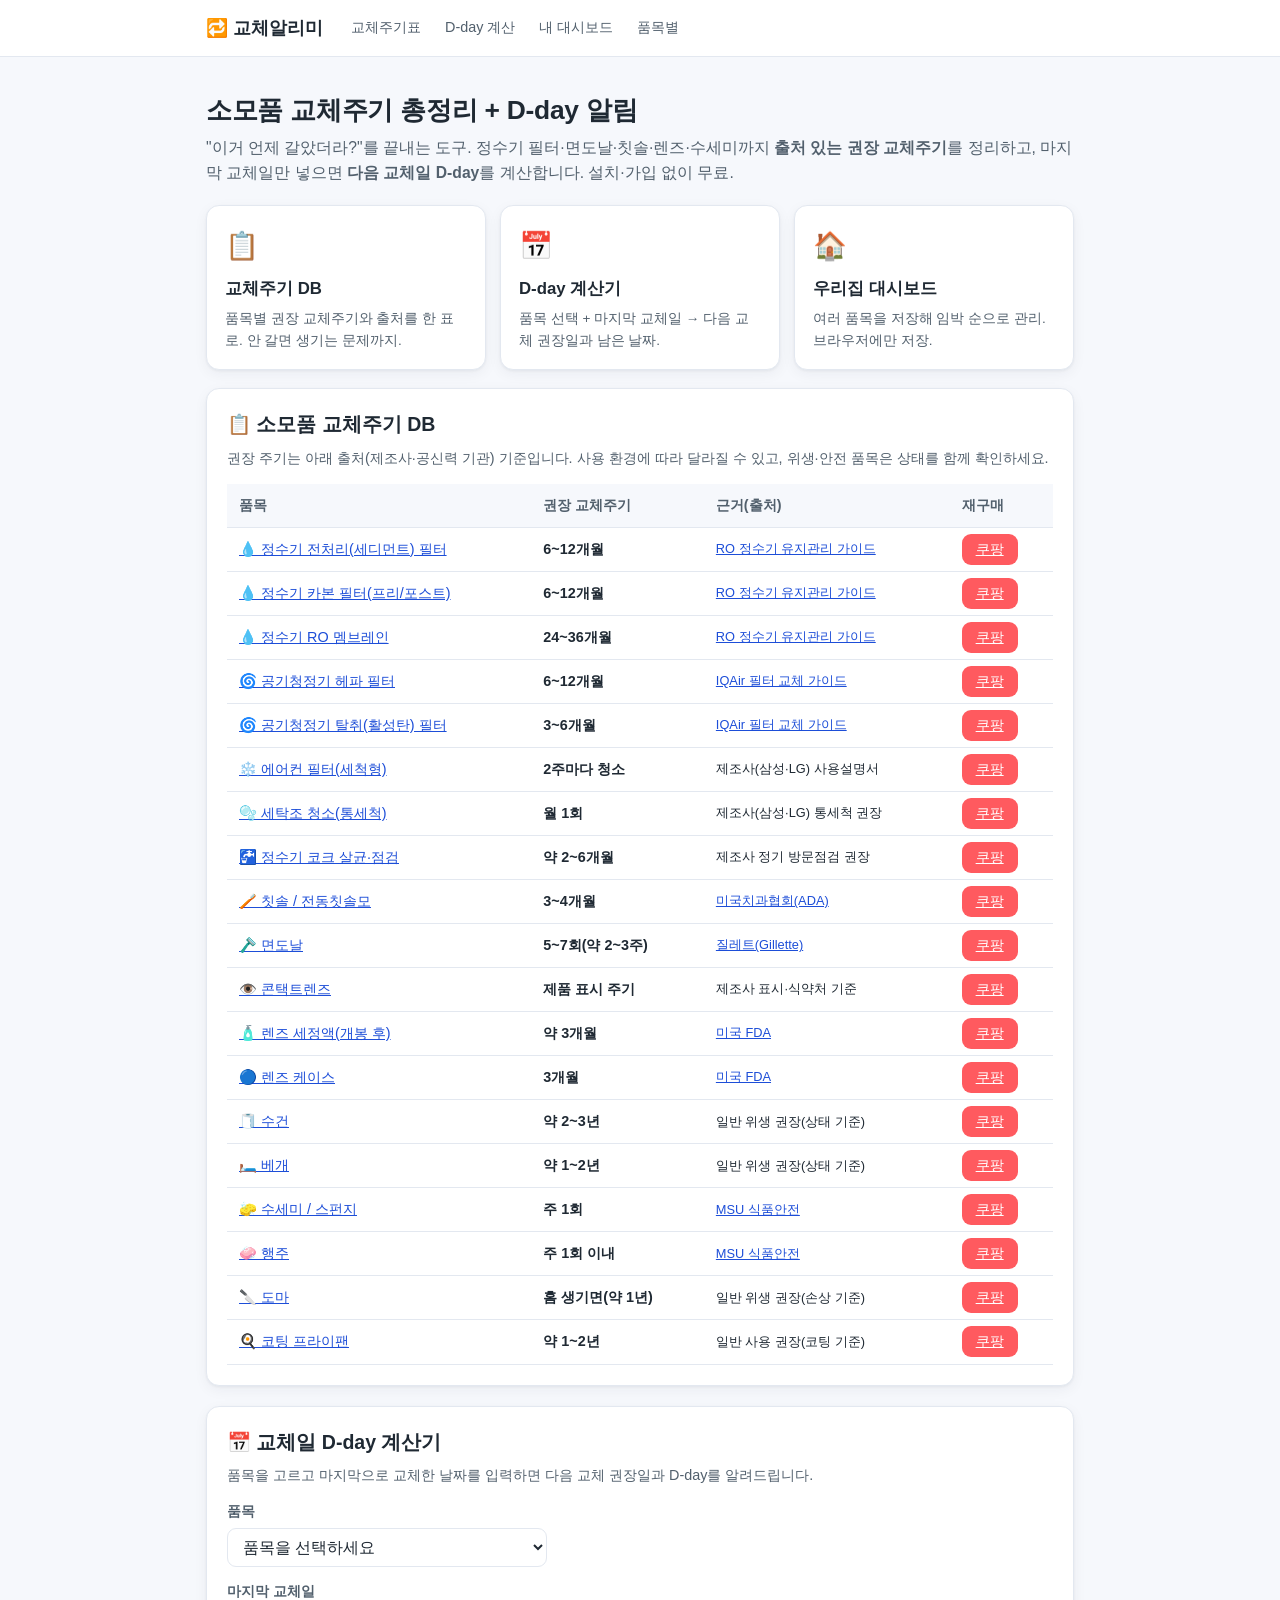
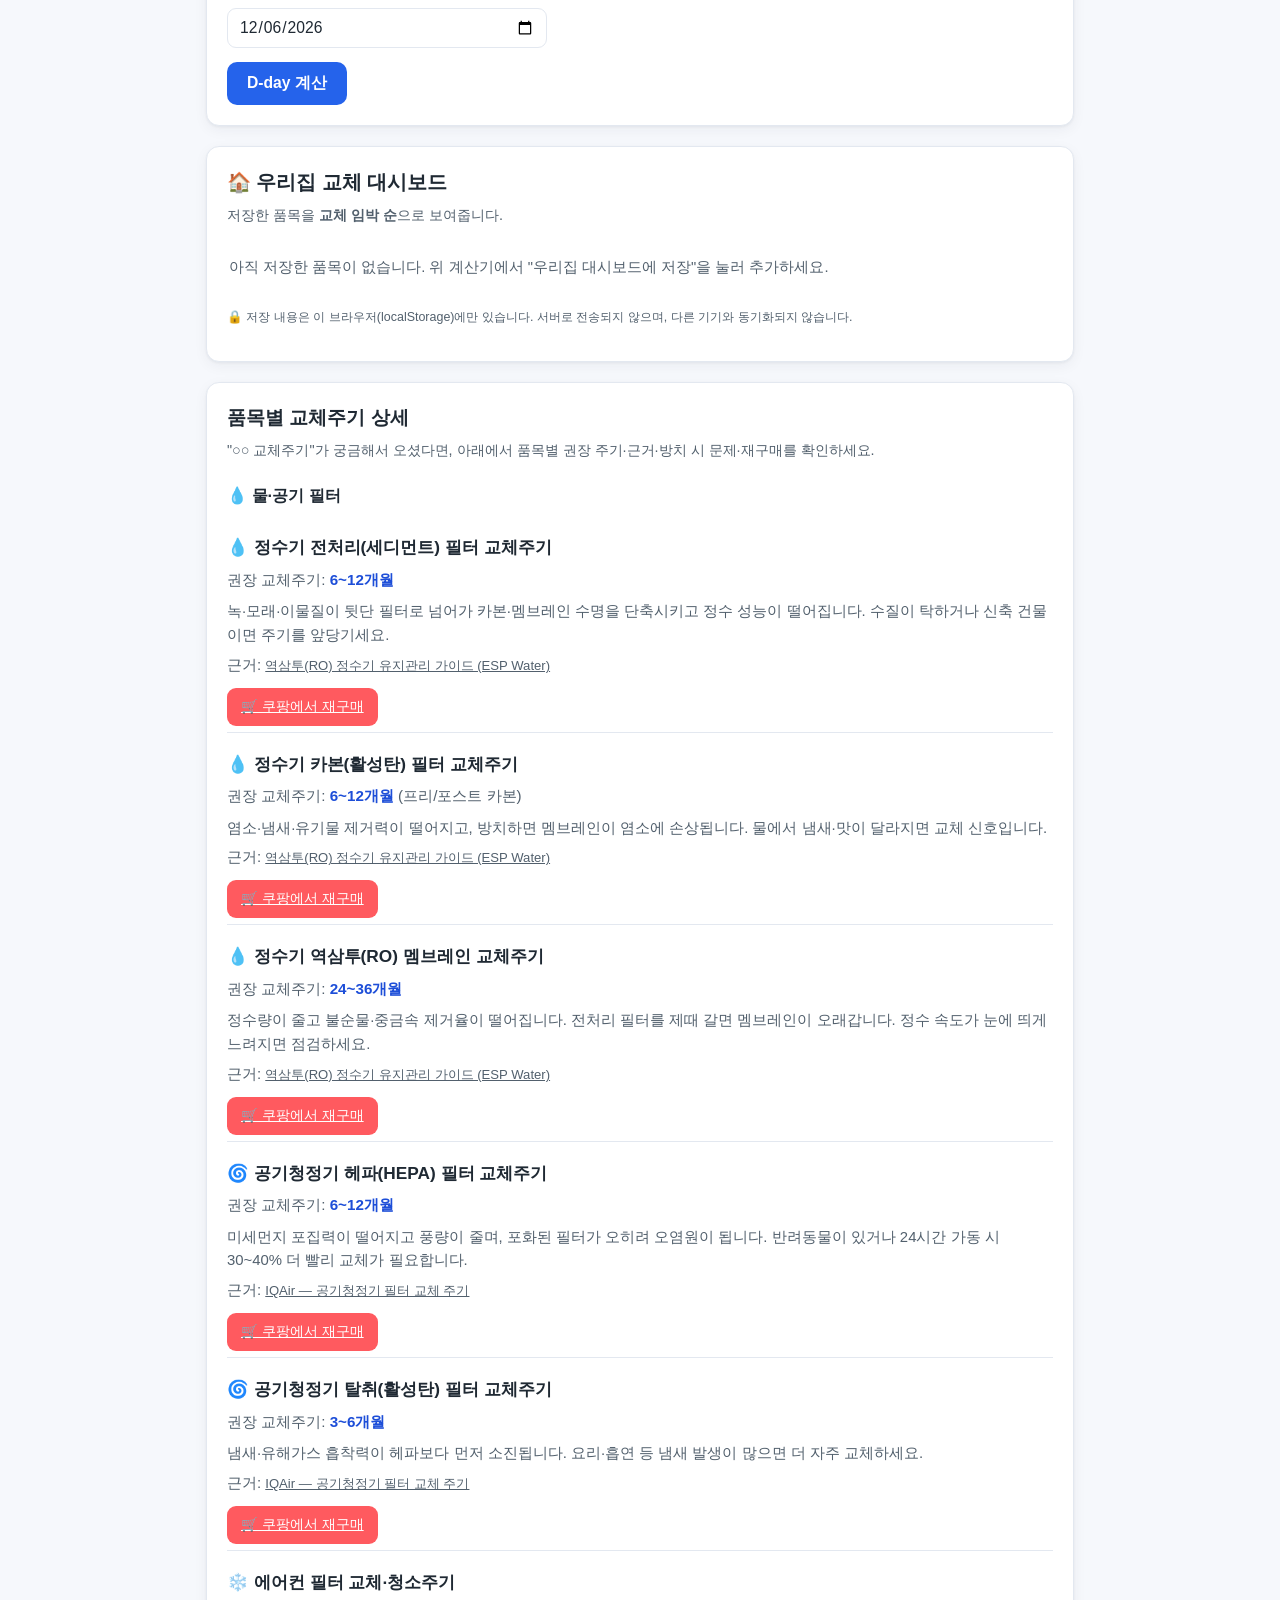
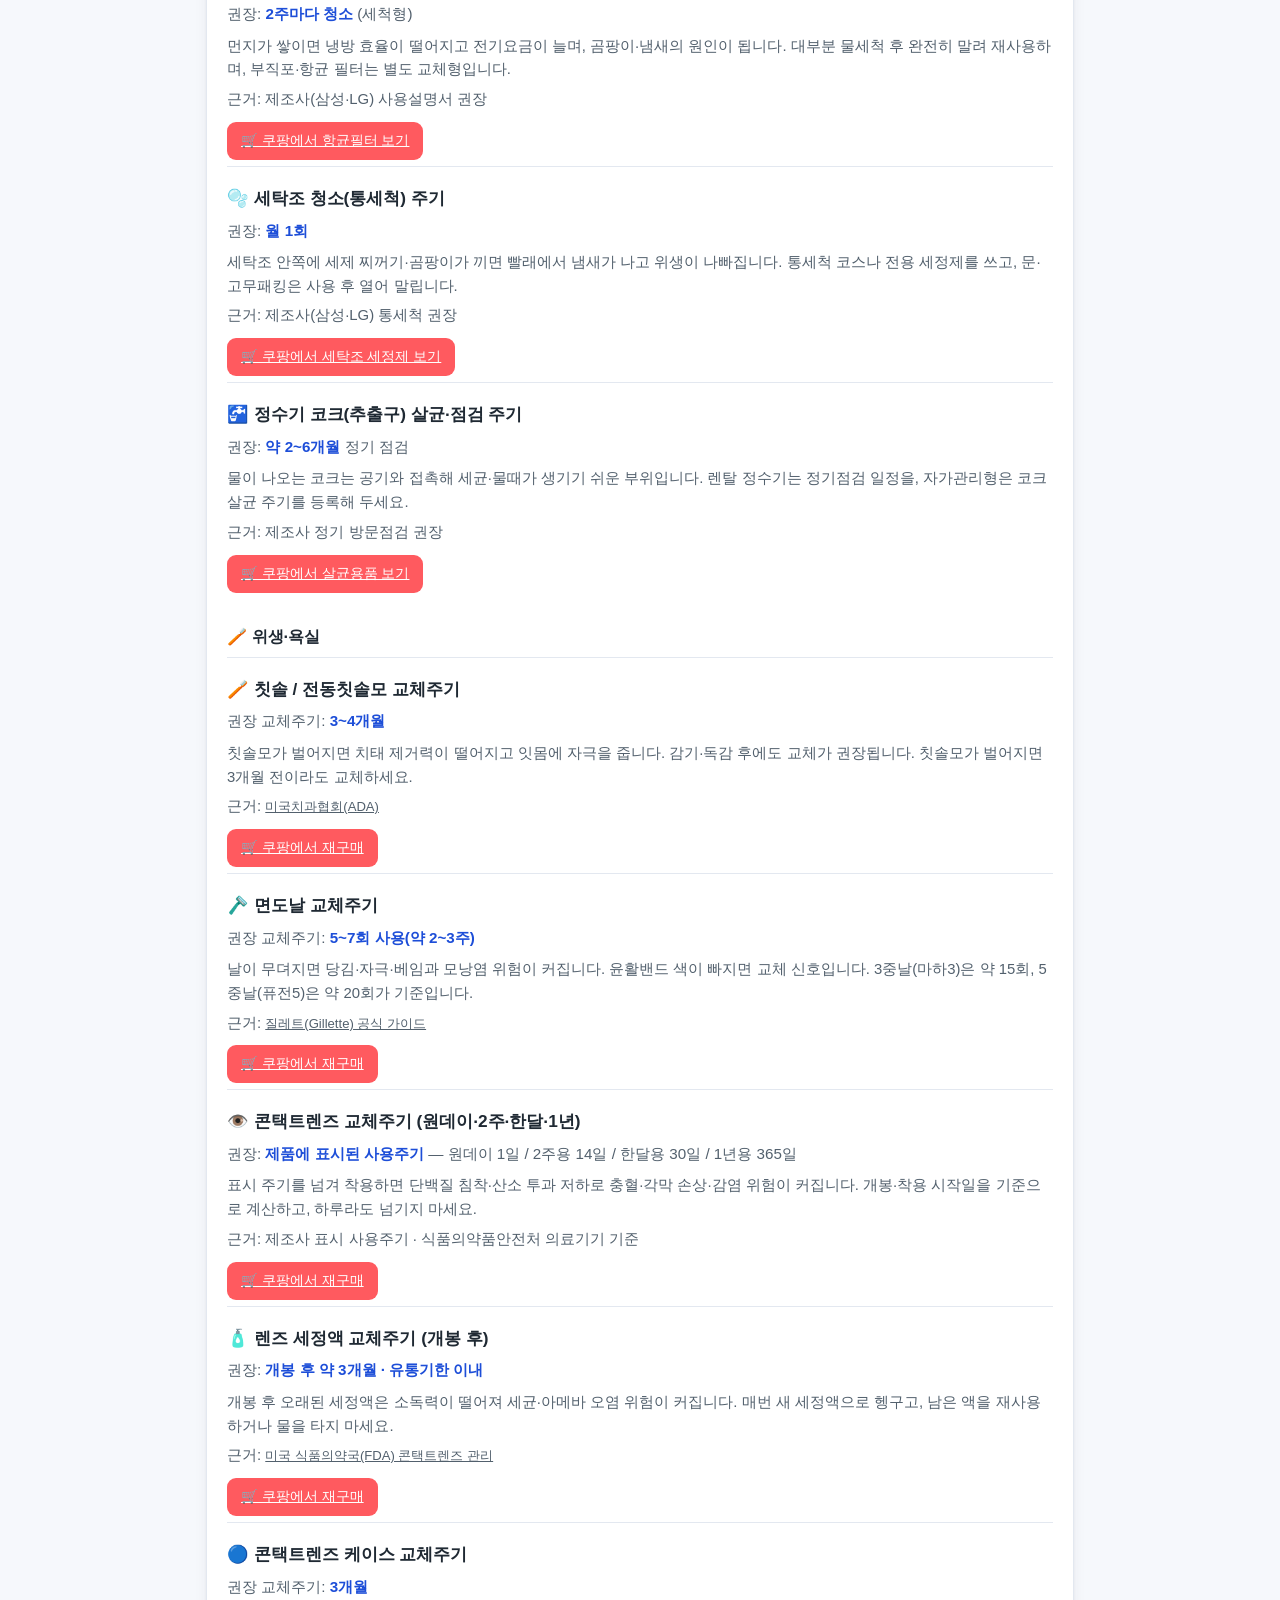
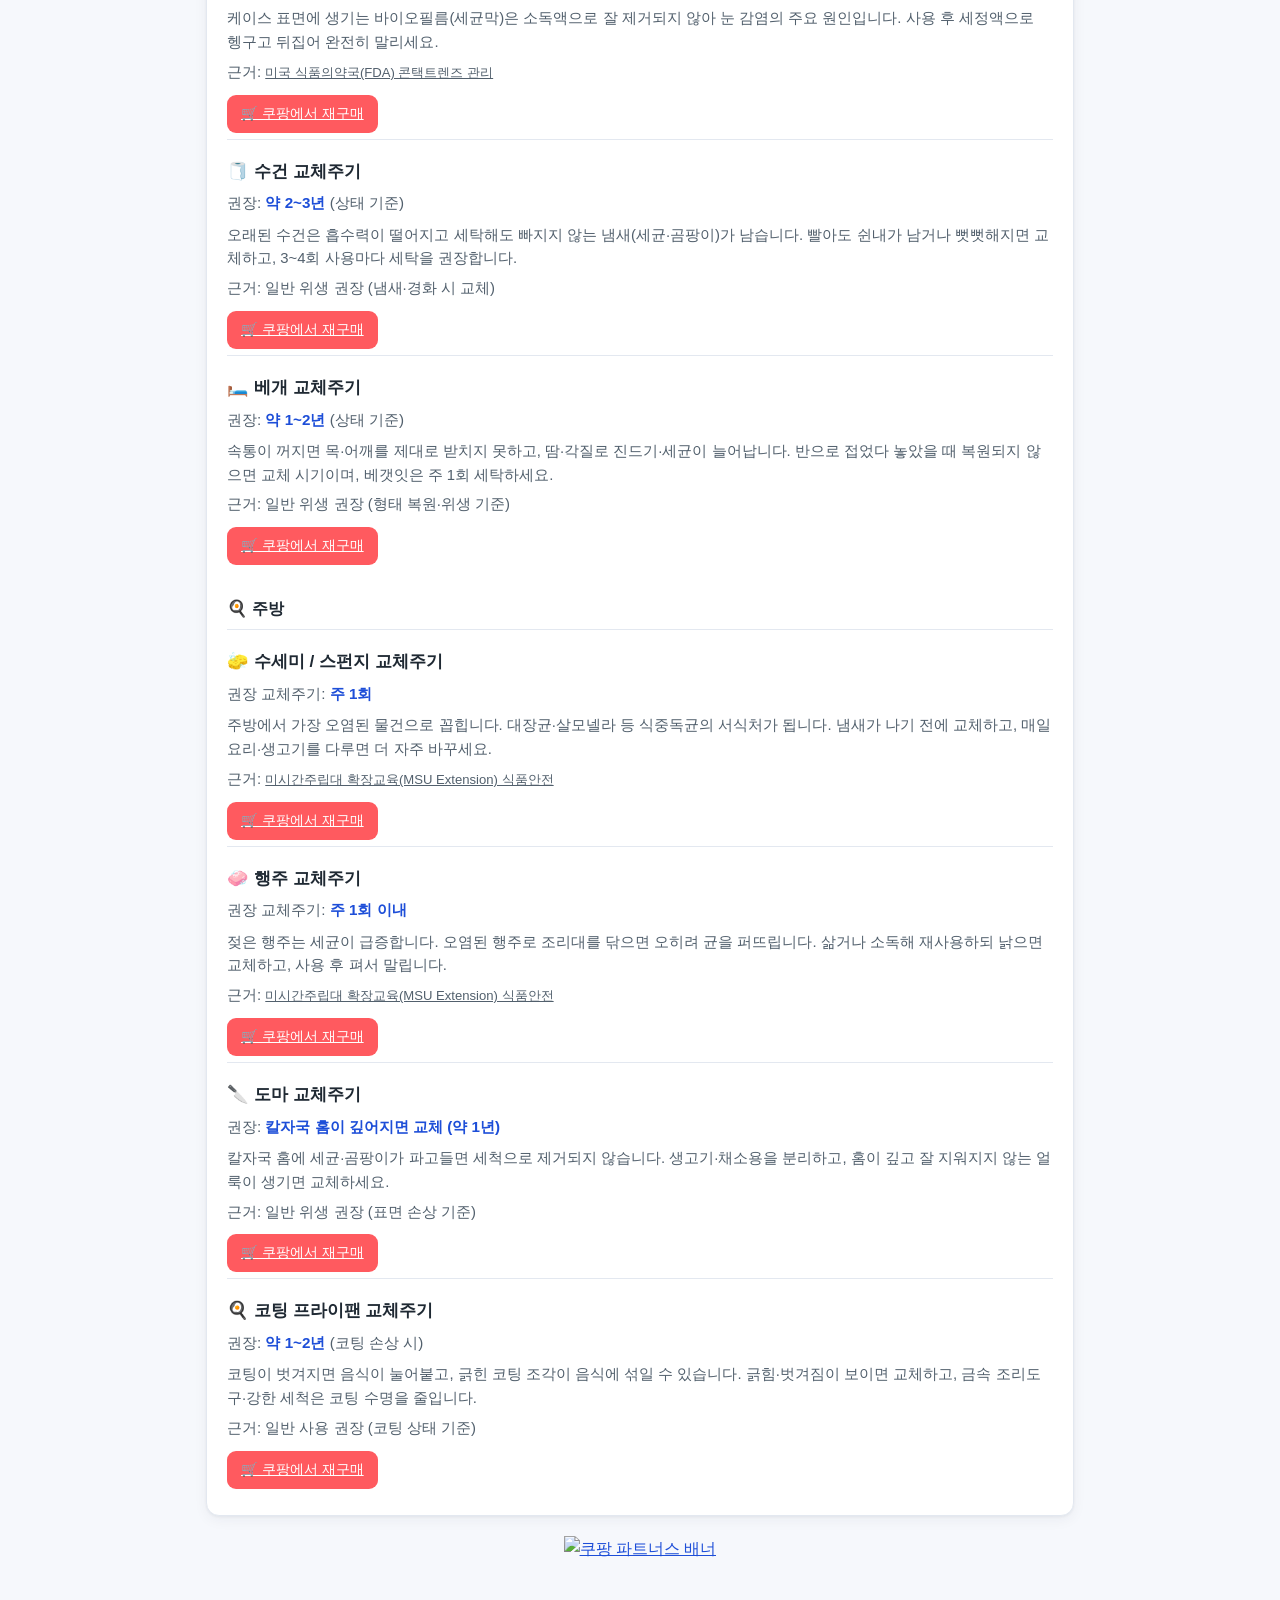
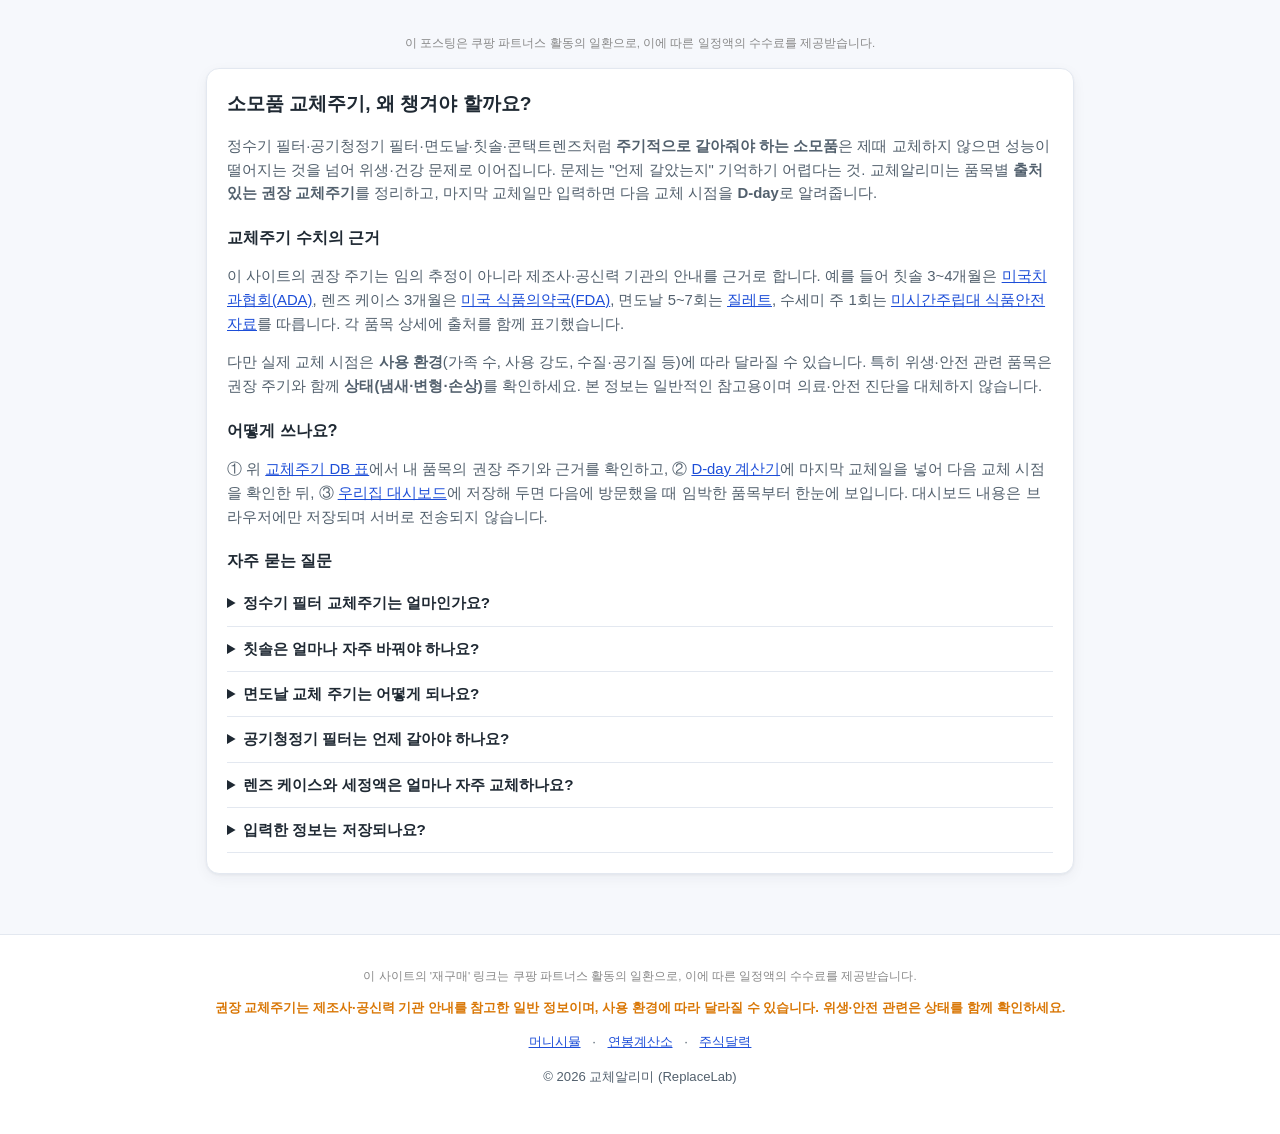
==== commit 4fe6a134: "fix: 배너와 무관한 독립 쿠팡 고지문을 footer에 추가(숨김가드로 고지 소실 방지)" ====
--- a/index.html
+++ b/index.html
@@ -369,6 +369,7 @@
 </main>
 
 <footer class="site-footer">
+  <p class="promo-disclosure">이 사이트의 '재구매' 링크는 쿠팡 파트너스 활동의 일환으로, 이에 따른 일정액의 수수료를 제공받습니다.</p>
   <p class="disclaimer">권장 교체주기는 제조사·공신력 기관 안내를 참고한 일반 정보이며, 사용 환경에 따라 달라질 수 있습니다. 위생·안전 관련은 상태를 함께 확인하세요.</p>
   <p class="links"><a href="https://maestro24.github.io/moneysim/">머니시뮬</a> · <a href="https://maestro24.github.io/salarylab/">연봉계산소</a> · <a href="https://maestro24.github.io/stockcal/">주식달력</a></p>
   <p>© 2026 교체알리미 (ReplaceLab)</p>
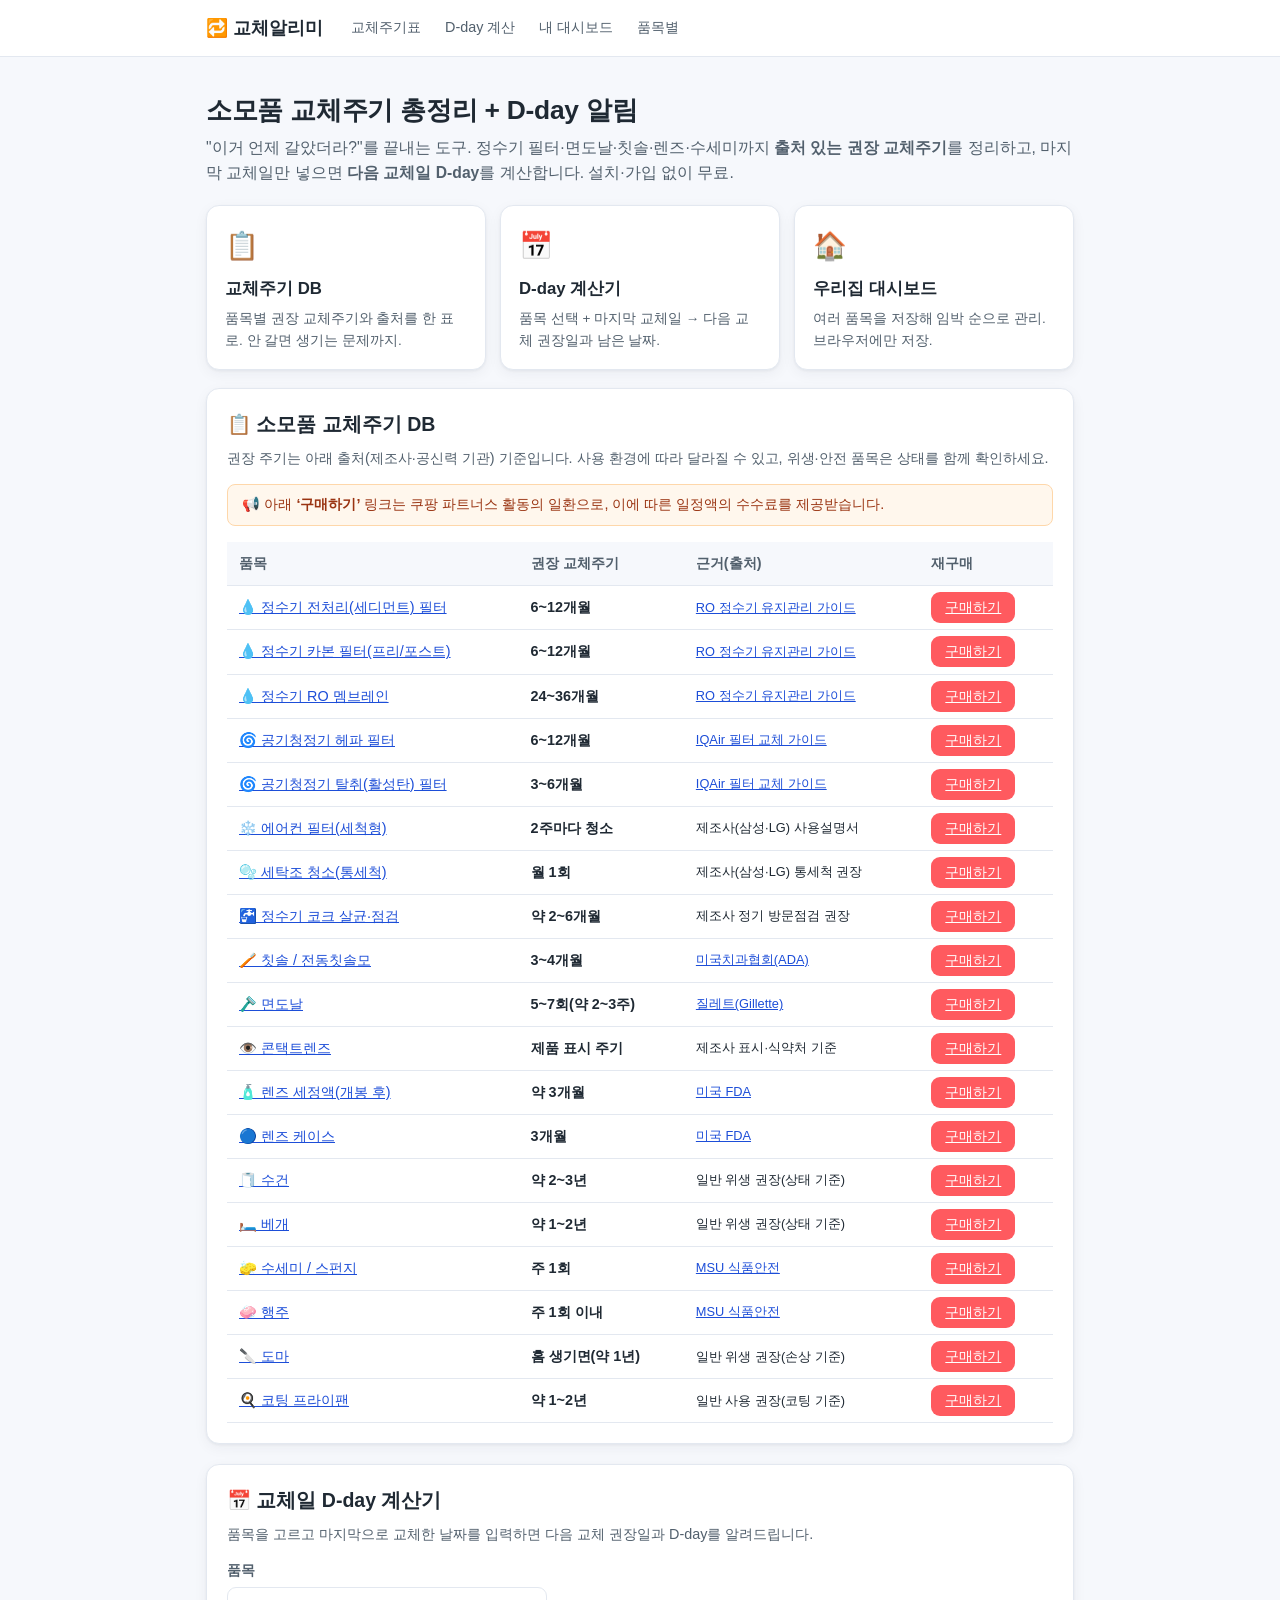
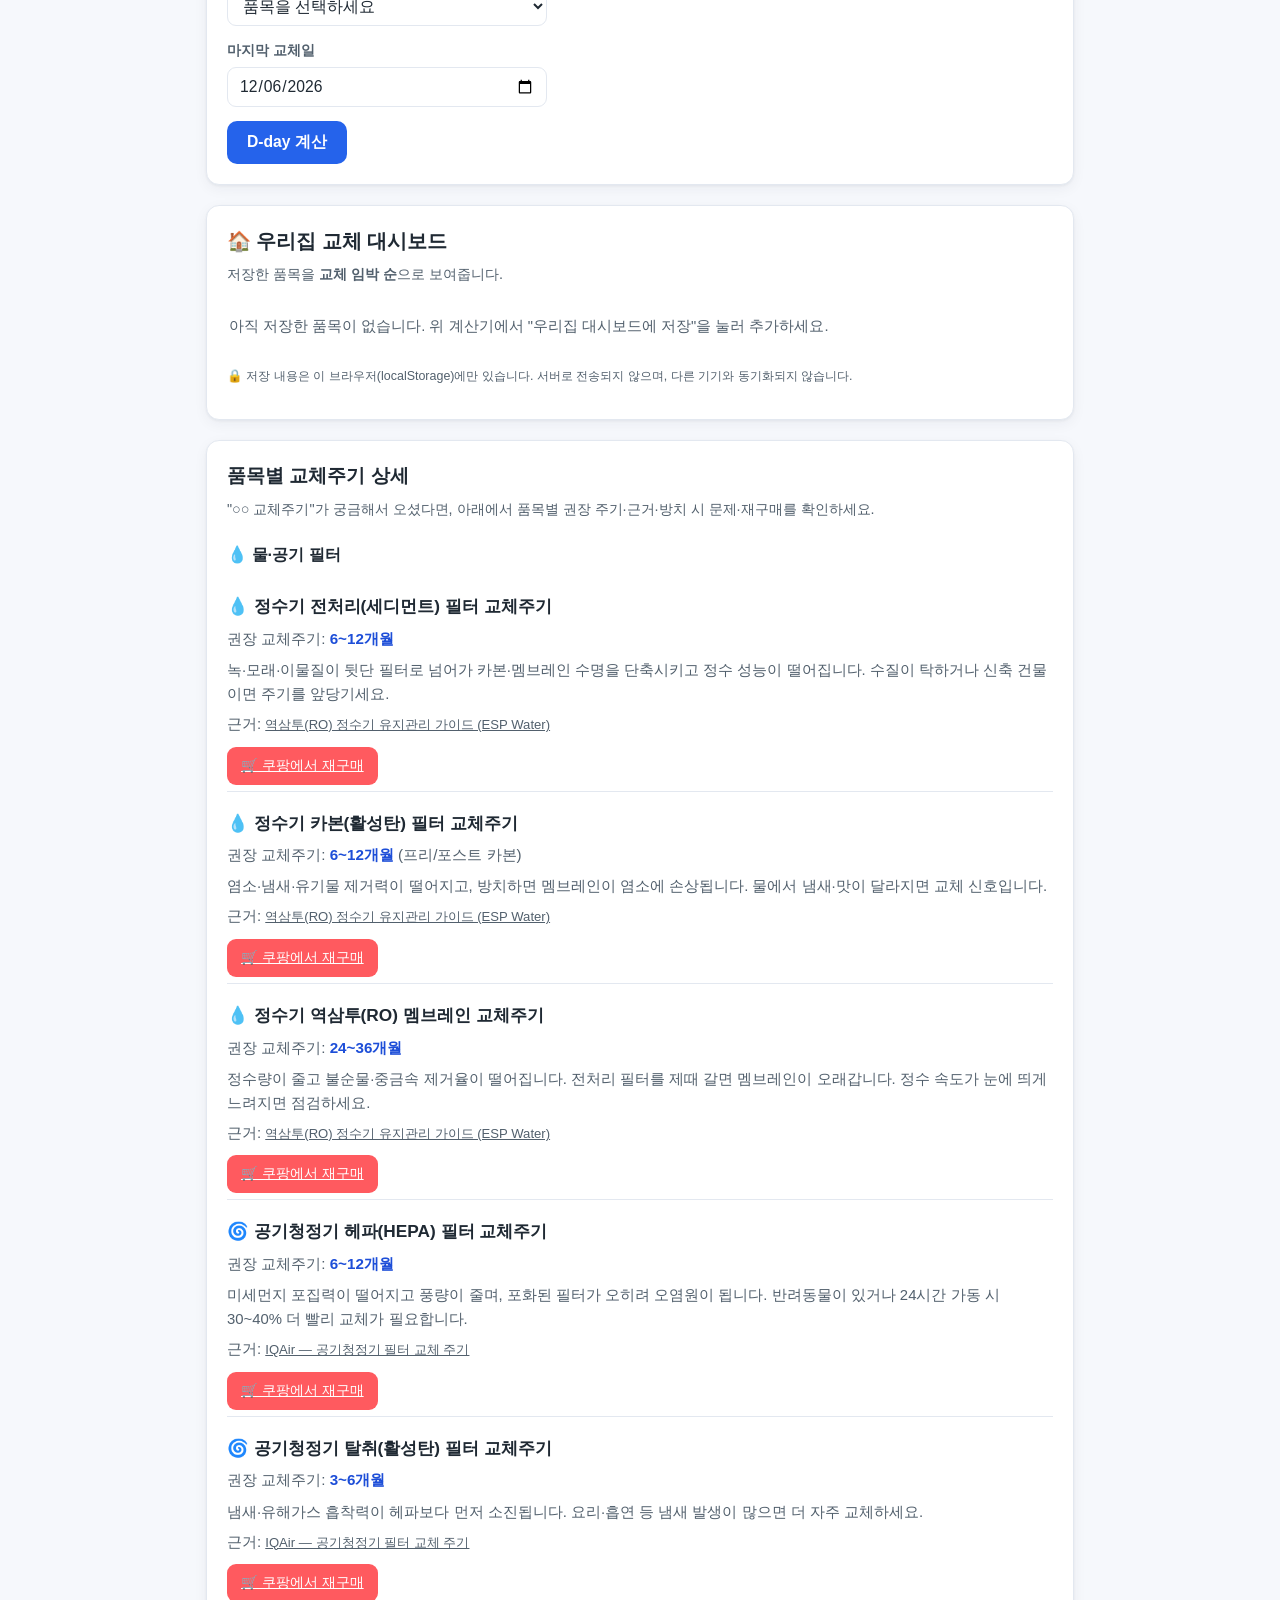
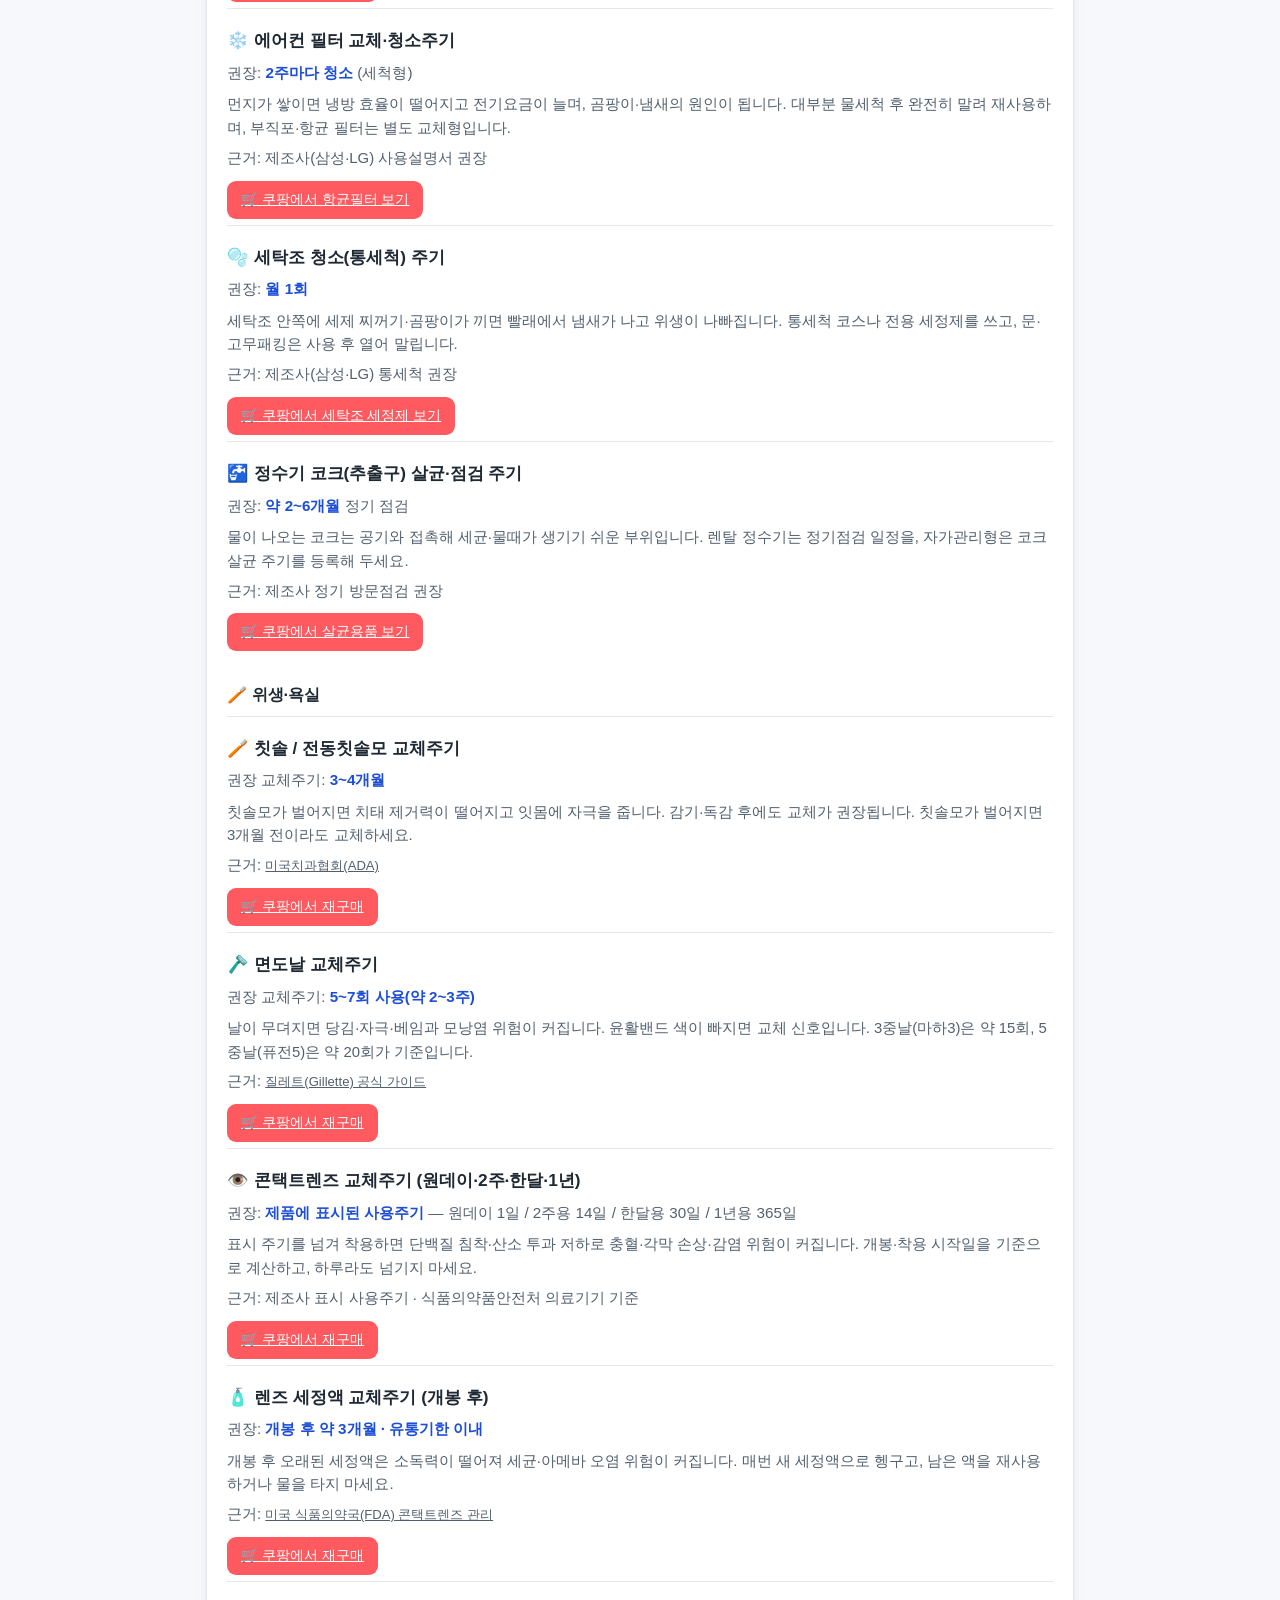
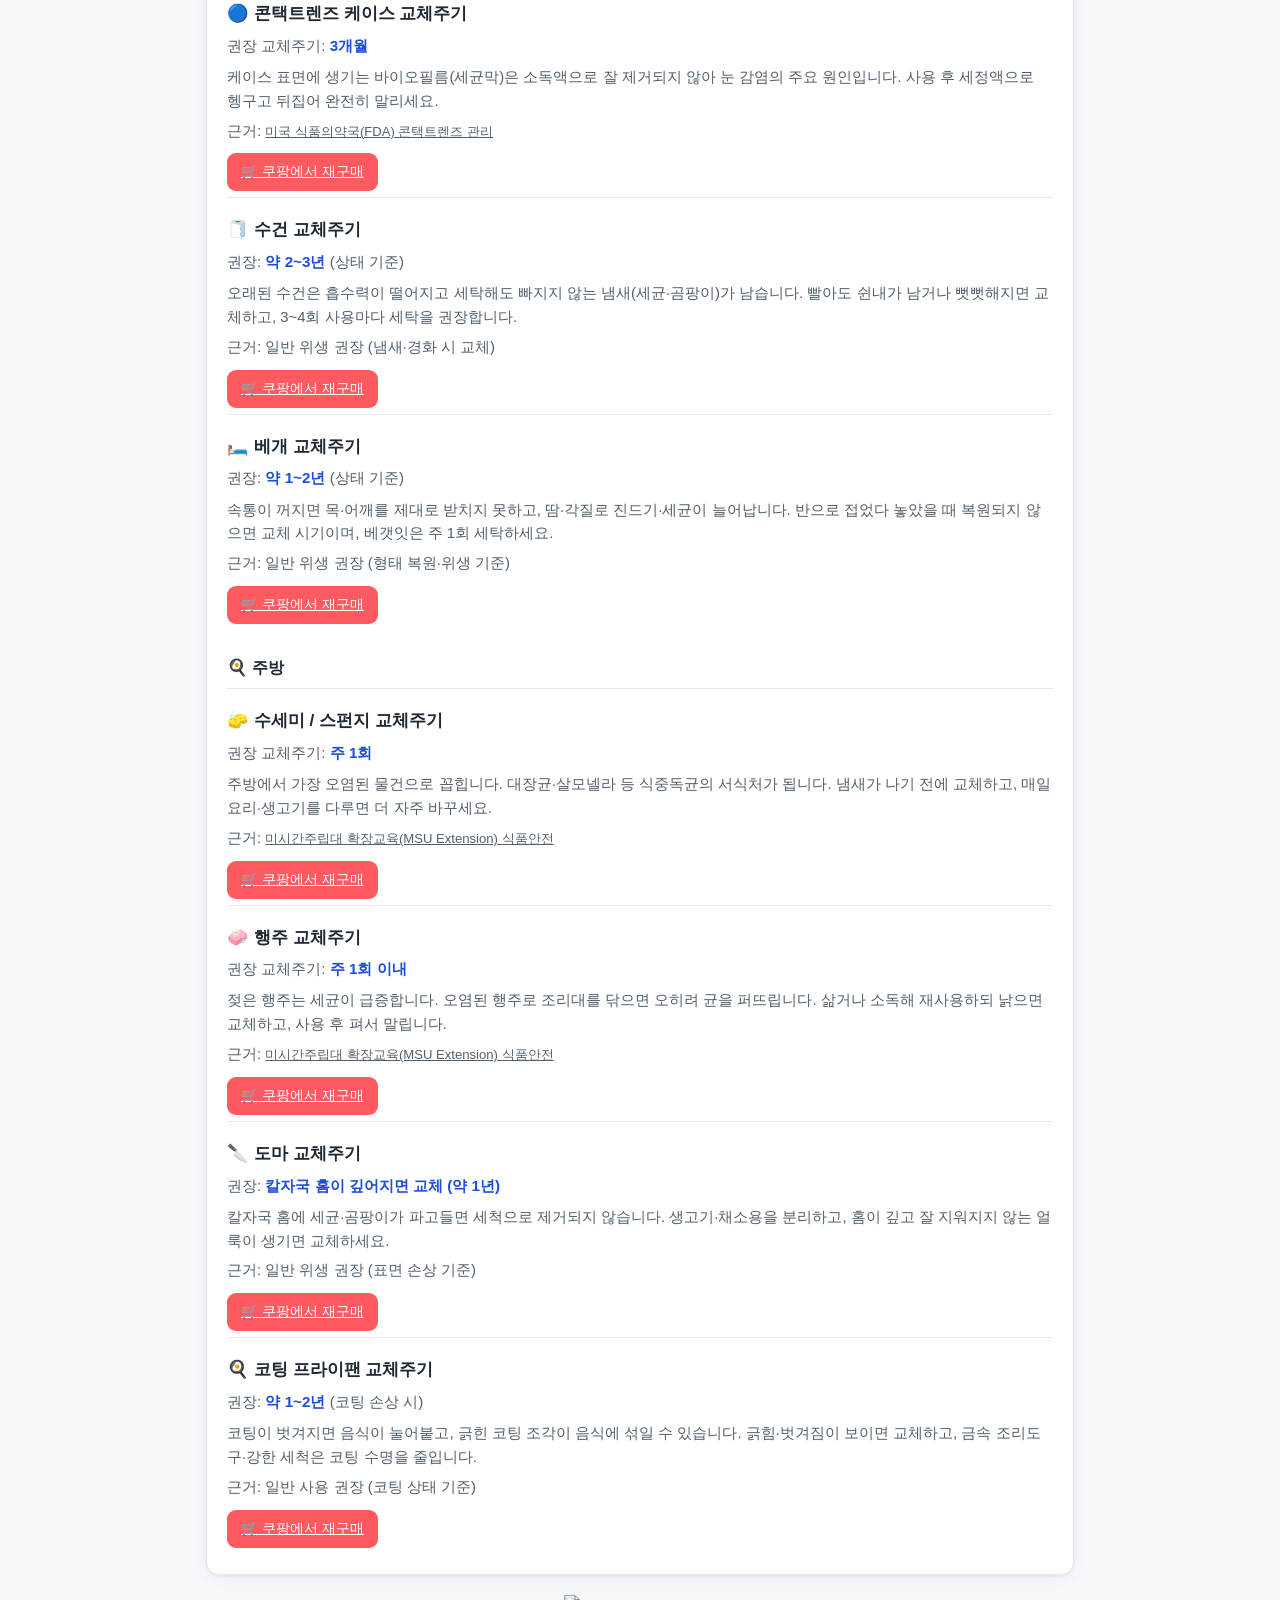
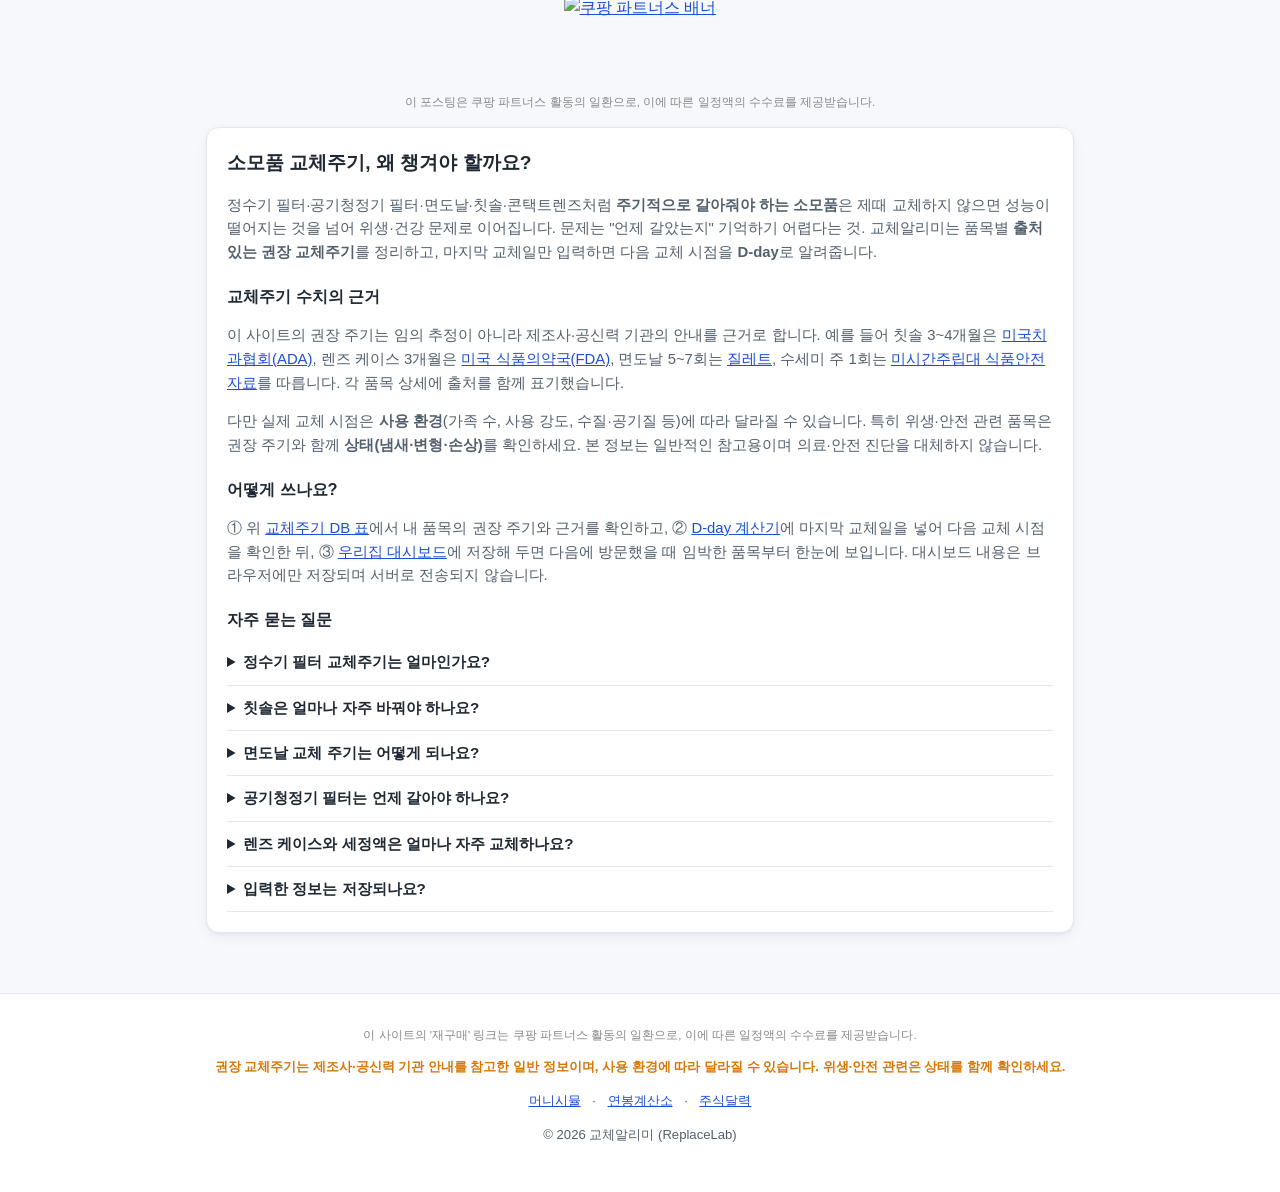
==== commit 19b3114d: "fix: 표 상단 눈에 띄는 쿠팡 고지 추가 + CTA 라벨 '쿠팡'→'구매하기'" ====
--- a/index.html
+++ b/index.html
@@ -108,29 +108,30 @@
   <section class="card section-anchor" id="db">
     <h2>📋 소모품 교체주기 DB</h2>
     <p class="sub">권장 주기는 아래 출처(제조사·공신력 기관) 기준입니다. 사용 환경에 따라 달라질 수 있고, 위생·안전 품목은 상태를 함께 확인하세요.</p>
+    <p class="ad-notice" style="margin:.4rem 0 1rem;padding:.6rem .9rem;background:#fff7ed;border:1px solid #fed7aa;border-radius:8px;font-size:.9rem;color:#9a3412;line-height:1.5">📢 아래 <strong>‘구매하기’</strong> 링크는 쿠팡 파트너스 활동의 일환으로, 이에 따른 일정액의 수수료를 제공받습니다.</p>
     <div class="table-wrap">
       <table class="data">
         <thead><tr><th>품목</th><th>권장 교체주기</th><th>근거(출처)</th><th>재구매</th></tr></thead>
         <tbody>
-          <tr><td><a href="#water_sediment">💧 정수기 전처리(세디먼트) 필터</a></td><td class="cycle">6~12개월</td><td class="src"><a href="https://espwaterproducts.com/pages/reverse-osmosis-maintenance" target="_blank" rel="noopener">RO 정수기 유지관리 가이드</a></td><td><a class="btn-buy" data-coupang-key="filter_water" href="https://link.coupang.com/a/flCfhuxEJM" target="_blank" rel="sponsored noopener">쿠팡</a></td></tr>
-          <tr><td><a href="#water_carbon">💧 정수기 카본 필터(프리/포스트)</a></td><td class="cycle">6~12개월</td><td class="src"><a href="https://espwaterproducts.com/pages/reverse-osmosis-maintenance" target="_blank" rel="noopener">RO 정수기 유지관리 가이드</a></td><td><a class="btn-buy" data-coupang-key="filter_water" href="https://link.coupang.com/a/flCfhuxEJM" target="_blank" rel="sponsored noopener">쿠팡</a></td></tr>
-          <tr><td><a href="#water_membrane">💧 정수기 RO 멤브레인</a></td><td class="cycle">24~36개월</td><td class="src"><a href="https://espwaterproducts.com/pages/reverse-osmosis-maintenance" target="_blank" rel="noopener">RO 정수기 유지관리 가이드</a></td><td><a class="btn-buy" data-coupang-key="filter_water" href="https://link.coupang.com/a/flCfhuxEJM" target="_blank" rel="sponsored noopener">쿠팡</a></td></tr>
-          <tr><td><a href="#air_hepa">🌀 공기청정기 헤파 필터</a></td><td class="cycle">6~12개월</td><td class="src"><a href="https://www.iqair.com/newsroom/how-often-should-you-change-an-air-purifier-filter" target="_blank" rel="noopener">IQAir 필터 교체 가이드</a></td><td><a class="btn-buy" data-coupang-key="filter_air" href="https://link.coupang.com/a/flCfhuxEJM" target="_blank" rel="sponsored noopener">쿠팡</a></td></tr>
-          <tr><td><a href="#air_carbon">🌀 공기청정기 탈취(활성탄) 필터</a></td><td class="cycle">3~6개월</td><td class="src"><a href="https://www.iqair.com/newsroom/how-often-should-you-change-an-air-purifier-filter" target="_blank" rel="noopener">IQAir 필터 교체 가이드</a></td><td><a class="btn-buy" data-coupang-key="filter_air" href="https://link.coupang.com/a/flCfhuxEJM" target="_blank" rel="sponsored noopener">쿠팡</a></td></tr>
-          <tr><td><a href="#aircon_filter">❄️ 에어컨 필터(세척형)</a></td><td class="cycle">2주마다 청소</td><td class="src"><span>제조사(삼성·LG) 사용설명서</span></td><td><a class="btn-buy" data-coupang-key="filter_aircon" href="https://link.coupang.com/a/flCfhuxEJM" target="_blank" rel="sponsored noopener">쿠팡</a></td></tr>
-          <tr><td><a href="#washer_clean">🫧 세탁조 청소(통세척)</a></td><td class="cycle">월 1회</td><td class="src"><span>제조사(삼성·LG) 통세척 권장</span></td><td><a class="btn-buy" data-coupang-key="washer_cleaner" href="https://link.coupang.com/a/flCfhuxEJM" target="_blank" rel="sponsored noopener">쿠팡</a></td></tr>
-          <tr><td><a href="#water_cock">🚰 정수기 코크 살균·점검</a></td><td class="cycle">약 2~6개월</td><td class="src"><span>제조사 정기 방문점검 권장</span></td><td><a class="btn-buy" data-coupang-key="water_purifier" href="https://link.coupang.com/a/flCfhuxEJM" target="_blank" rel="sponsored noopener">쿠팡</a></td></tr>
-          <tr><td><a href="#toothbrush">🪥 칫솔 / 전동칫솔모</a></td><td class="cycle">3~4개월</td><td class="src"><a href="https://www.ada.org/resources/ada-library/oral-health-topics/toothbrushes" target="_blank" rel="noopener">미국치과협회(ADA)</a></td><td><a class="btn-buy" data-coupang-key="toothbrush_head" href="https://link.coupang.com/a/flCfhuxEJM" target="_blank" rel="sponsored noopener">쿠팡</a></td></tr>
-          <tr><td><a href="#razor_blade">🪒 면도날</a></td><td class="cycle">5~7회(약 2~3주)</td><td class="src"><a href="https://gillette.com/en-us/shaving-tips/how-to-shave/how-often-should-you-change-your-razor" target="_blank" rel="noopener">질레트(Gillette)</a></td><td><a class="btn-buy" data-coupang-key="razor_blade" href="https://link.coupang.com/a/flCfhuxEJM" target="_blank" rel="sponsored noopener">쿠팡</a></td></tr>
-          <tr><td><a href="#contact_lens">👁️ 콘택트렌즈</a></td><td class="cycle">제품 표시 주기</td><td class="src"><span>제조사 표시·식약처 기준</span></td><td><a class="btn-buy" data-coupang-key="contact_lens" href="https://link.coupang.com/a/flCfhuxEJM" target="_blank" rel="sponsored noopener">쿠팡</a></td></tr>
-          <tr><td><a href="#lens_solution">🧴 렌즈 세정액(개봉 후)</a></td><td class="cycle">약 3개월</td><td class="src"><a href="https://www.fda.gov/consumers/womens-health-topics/contact-lens-care" target="_blank" rel="noopener">미국 FDA</a></td><td><a class="btn-buy" data-coupang-key="lens_solution" href="https://link.coupang.com/a/flCfhuxEJM" target="_blank" rel="sponsored noopener">쿠팡</a></td></tr>
-          <tr><td><a href="#lens_case">🔵 렌즈 케이스</a></td><td class="cycle">3개월</td><td class="src"><a href="https://www.fda.gov/consumers/womens-health-topics/contact-lens-care" target="_blank" rel="noopener">미국 FDA</a></td><td><a class="btn-buy" data-coupang-key="lens_case" href="https://link.coupang.com/a/flCfhuxEJM" target="_blank" rel="sponsored noopener">쿠팡</a></td></tr>
-          <tr><td><a href="#towel">🧻 수건</a></td><td class="cycle">약 2~3년</td><td class="src"><span>일반 위생 권장(상태 기준)</span></td><td><a class="btn-buy" data-coupang-key="towel" href="https://link.coupang.com/a/flCfhuxEJM" target="_blank" rel="sponsored noopener">쿠팡</a></td></tr>
-          <tr><td><a href="#pillow">🛏️ 베개</a></td><td class="cycle">약 1~2년</td><td class="src"><span>일반 위생 권장(상태 기준)</span></td><td><a class="btn-buy" data-coupang-key="pillow" href="https://link.coupang.com/a/flCfhuxEJM" target="_blank" rel="sponsored noopener">쿠팡</a></td></tr>
-          <tr><td><a href="#sponge">🧽 수세미 / 스펀지</a></td><td class="cycle">주 1회</td><td class="src"><a href="https://www.canr.msu.edu/news/keep_your_sponges_and_dish_cloths_bacteria_free_this_summer" target="_blank" rel="noopener">MSU 식품안전</a></td><td><a class="btn-buy" data-coupang-key="sponge" href="https://link.coupang.com/a/flCfhuxEJM" target="_blank" rel="sponsored noopener">쿠팡</a></td></tr>
-          <tr><td><a href="#dishcloth">🧼 행주</a></td><td class="cycle">주 1회 이내</td><td class="src"><a href="https://www.canr.msu.edu/news/keep_your_sponges_and_dish_cloths_bacteria_free_this_summer" target="_blank" rel="noopener">MSU 식품안전</a></td><td><a class="btn-buy" data-coupang-key="dishcloth" href="https://link.coupang.com/a/flCfhuxEJM" target="_blank" rel="sponsored noopener">쿠팡</a></td></tr>
-          <tr><td><a href="#cutting_board">🔪 도마</a></td><td class="cycle">홈 생기면(약 1년)</td><td class="src"><span>일반 위생 권장(손상 기준)</span></td><td><a class="btn-buy" data-coupang-key="cutting_board" href="https://link.coupang.com/a/flCfhuxEJM" target="_blank" rel="sponsored noopener">쿠팡</a></td></tr>
-          <tr><td><a href="#frypan">🍳 코팅 프라이팬</a></td><td class="cycle">약 1~2년</td><td class="src"><span>일반 사용 권장(코팅 기준)</span></td><td><a class="btn-buy" data-coupang-key="frypan" href="https://link.coupang.com/a/flCfhuxEJM" target="_blank" rel="sponsored noopener">쿠팡</a></td></tr>
+          <tr><td><a href="#water_sediment">💧 정수기 전처리(세디먼트) 필터</a></td><td class="cycle">6~12개월</td><td class="src"><a href="https://espwaterproducts.com/pages/reverse-osmosis-maintenance" target="_blank" rel="noopener">RO 정수기 유지관리 가이드</a></td><td><a class="btn-buy" data-coupang-key="filter_water" href="https://link.coupang.com/a/flCfhuxEJM" target="_blank" rel="sponsored noopener">구매하기</a></td></tr>
+          <tr><td><a href="#water_carbon">💧 정수기 카본 필터(프리/포스트)</a></td><td class="cycle">6~12개월</td><td class="src"><a href="https://espwaterproducts.com/pages/reverse-osmosis-maintenance" target="_blank" rel="noopener">RO 정수기 유지관리 가이드</a></td><td><a class="btn-buy" data-coupang-key="filter_water" href="https://link.coupang.com/a/flCfhuxEJM" target="_blank" rel="sponsored noopener">구매하기</a></td></tr>
+          <tr><td><a href="#water_membrane">💧 정수기 RO 멤브레인</a></td><td class="cycle">24~36개월</td><td class="src"><a href="https://espwaterproducts.com/pages/reverse-osmosis-maintenance" target="_blank" rel="noopener">RO 정수기 유지관리 가이드</a></td><td><a class="btn-buy" data-coupang-key="filter_water" href="https://link.coupang.com/a/flCfhuxEJM" target="_blank" rel="sponsored noopener">구매하기</a></td></tr>
+          <tr><td><a href="#air_hepa">🌀 공기청정기 헤파 필터</a></td><td class="cycle">6~12개월</td><td class="src"><a href="https://www.iqair.com/newsroom/how-often-should-you-change-an-air-purifier-filter" target="_blank" rel="noopener">IQAir 필터 교체 가이드</a></td><td><a class="btn-buy" data-coupang-key="filter_air" href="https://link.coupang.com/a/flCfhuxEJM" target="_blank" rel="sponsored noopener">구매하기</a></td></tr>
+          <tr><td><a href="#air_carbon">🌀 공기청정기 탈취(활성탄) 필터</a></td><td class="cycle">3~6개월</td><td class="src"><a href="https://www.iqair.com/newsroom/how-often-should-you-change-an-air-purifier-filter" target="_blank" rel="noopener">IQAir 필터 교체 가이드</a></td><td><a class="btn-buy" data-coupang-key="filter_air" href="https://link.coupang.com/a/flCfhuxEJM" target="_blank" rel="sponsored noopener">구매하기</a></td></tr>
+          <tr><td><a href="#aircon_filter">❄️ 에어컨 필터(세척형)</a></td><td class="cycle">2주마다 청소</td><td class="src"><span>제조사(삼성·LG) 사용설명서</span></td><td><a class="btn-buy" data-coupang-key="filter_aircon" href="https://link.coupang.com/a/flCfhuxEJM" target="_blank" rel="sponsored noopener">구매하기</a></td></tr>
+          <tr><td><a href="#washer_clean">🫧 세탁조 청소(통세척)</a></td><td class="cycle">월 1회</td><td class="src"><span>제조사(삼성·LG) 통세척 권장</span></td><td><a class="btn-buy" data-coupang-key="washer_cleaner" href="https://link.coupang.com/a/flCfhuxEJM" target="_blank" rel="sponsored noopener">구매하기</a></td></tr>
+          <tr><td><a href="#water_cock">🚰 정수기 코크 살균·점검</a></td><td class="cycle">약 2~6개월</td><td class="src"><span>제조사 정기 방문점검 권장</span></td><td><a class="btn-buy" data-coupang-key="water_purifier" href="https://link.coupang.com/a/flCfhuxEJM" target="_blank" rel="sponsored noopener">구매하기</a></td></tr>
+          <tr><td><a href="#toothbrush">🪥 칫솔 / 전동칫솔모</a></td><td class="cycle">3~4개월</td><td class="src"><a href="https://www.ada.org/resources/ada-library/oral-health-topics/toothbrushes" target="_blank" rel="noopener">미국치과협회(ADA)</a></td><td><a class="btn-buy" data-coupang-key="toothbrush_head" href="https://link.coupang.com/a/flCfhuxEJM" target="_blank" rel="sponsored noopener">구매하기</a></td></tr>
+          <tr><td><a href="#razor_blade">🪒 면도날</a></td><td class="cycle">5~7회(약 2~3주)</td><td class="src"><a href="https://gillette.com/en-us/shaving-tips/how-to-shave/how-often-should-you-change-your-razor" target="_blank" rel="noopener">질레트(Gillette)</a></td><td><a class="btn-buy" data-coupang-key="razor_blade" href="https://link.coupang.com/a/flCfhuxEJM" target="_blank" rel="sponsored noopener">구매하기</a></td></tr>
+          <tr><td><a href="#contact_lens">👁️ 콘택트렌즈</a></td><td class="cycle">제품 표시 주기</td><td class="src"><span>제조사 표시·식약처 기준</span></td><td><a class="btn-buy" data-coupang-key="contact_lens" href="https://link.coupang.com/a/flCfhuxEJM" target="_blank" rel="sponsored noopener">구매하기</a></td></tr>
+          <tr><td><a href="#lens_solution">🧴 렌즈 세정액(개봉 후)</a></td><td class="cycle">약 3개월</td><td class="src"><a href="https://www.fda.gov/consumers/womens-health-topics/contact-lens-care" target="_blank" rel="noopener">미국 FDA</a></td><td><a class="btn-buy" data-coupang-key="lens_solution" href="https://link.coupang.com/a/flCfhuxEJM" target="_blank" rel="sponsored noopener">구매하기</a></td></tr>
+          <tr><td><a href="#lens_case">🔵 렌즈 케이스</a></td><td class="cycle">3개월</td><td class="src"><a href="https://www.fda.gov/consumers/womens-health-topics/contact-lens-care" target="_blank" rel="noopener">미국 FDA</a></td><td><a class="btn-buy" data-coupang-key="lens_case" href="https://link.coupang.com/a/flCfhuxEJM" target="_blank" rel="sponsored noopener">구매하기</a></td></tr>
+          <tr><td><a href="#towel">🧻 수건</a></td><td class="cycle">약 2~3년</td><td class="src"><span>일반 위생 권장(상태 기준)</span></td><td><a class="btn-buy" data-coupang-key="towel" href="https://link.coupang.com/a/flCfhuxEJM" target="_blank" rel="sponsored noopener">구매하기</a></td></tr>
+          <tr><td><a href="#pillow">🛏️ 베개</a></td><td class="cycle">약 1~2년</td><td class="src"><span>일반 위생 권장(상태 기준)</span></td><td><a class="btn-buy" data-coupang-key="pillow" href="https://link.coupang.com/a/flCfhuxEJM" target="_blank" rel="sponsored noopener">구매하기</a></td></tr>
+          <tr><td><a href="#sponge">🧽 수세미 / 스펀지</a></td><td class="cycle">주 1회</td><td class="src"><a href="https://www.canr.msu.edu/news/keep_your_sponges_and_dish_cloths_bacteria_free_this_summer" target="_blank" rel="noopener">MSU 식품안전</a></td><td><a class="btn-buy" data-coupang-key="sponge" href="https://link.coupang.com/a/flCfhuxEJM" target="_blank" rel="sponsored noopener">구매하기</a></td></tr>
+          <tr><td><a href="#dishcloth">🧼 행주</a></td><td class="cycle">주 1회 이내</td><td class="src"><a href="https://www.canr.msu.edu/news/keep_your_sponges_and_dish_cloths_bacteria_free_this_summer" target="_blank" rel="noopener">MSU 식품안전</a></td><td><a class="btn-buy" data-coupang-key="dishcloth" href="https://link.coupang.com/a/flCfhuxEJM" target="_blank" rel="sponsored noopener">구매하기</a></td></tr>
+          <tr><td><a href="#cutting_board">🔪 도마</a></td><td class="cycle">홈 생기면(약 1년)</td><td class="src"><span>일반 위생 권장(손상 기준)</span></td><td><a class="btn-buy" data-coupang-key="cutting_board" href="https://link.coupang.com/a/flCfhuxEJM" target="_blank" rel="sponsored noopener">구매하기</a></td></tr>
+          <tr><td><a href="#frypan">🍳 코팅 프라이팬</a></td><td class="cycle">약 1~2년</td><td class="src"><span>일반 사용 권장(코팅 기준)</span></td><td><a class="btn-buy" data-coupang-key="frypan" href="https://link.coupang.com/a/flCfhuxEJM" target="_blank" rel="sponsored noopener">구매하기</a></td></tr>
         </tbody>
       </table>
     </div>
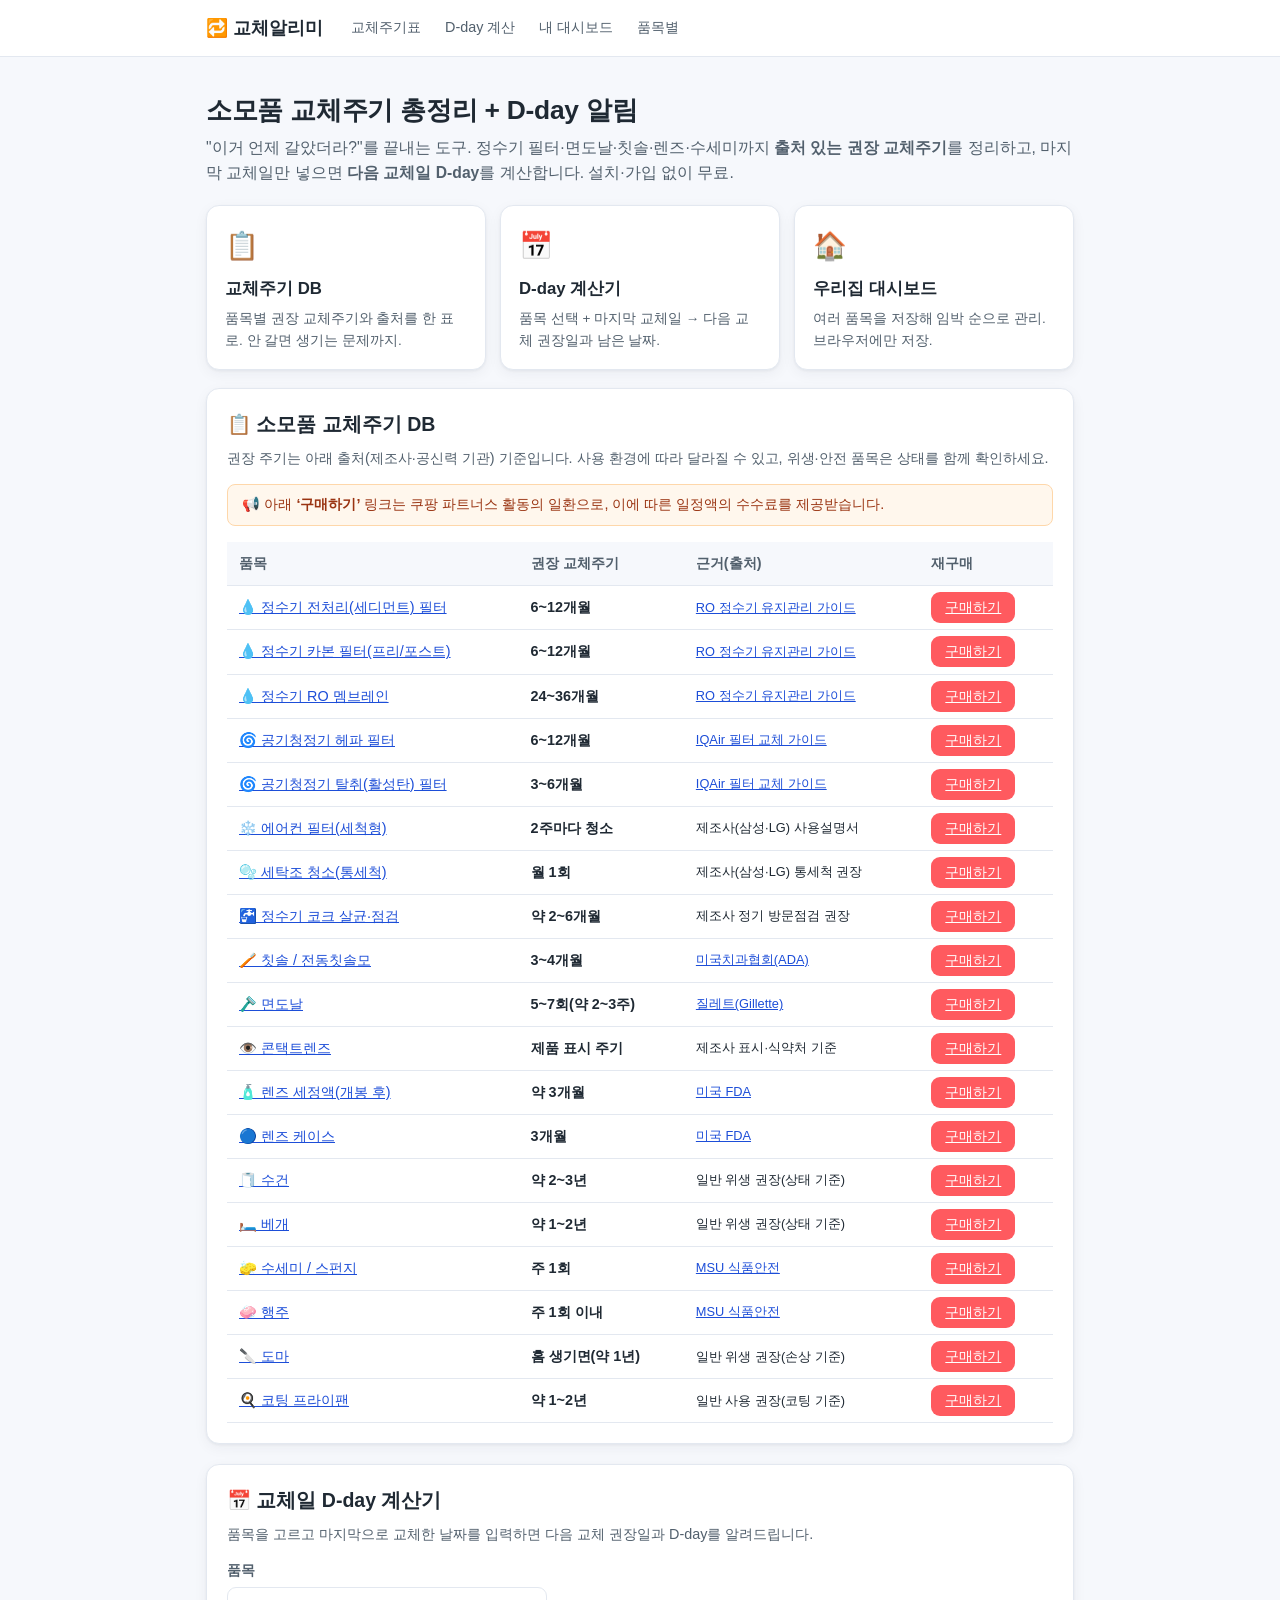
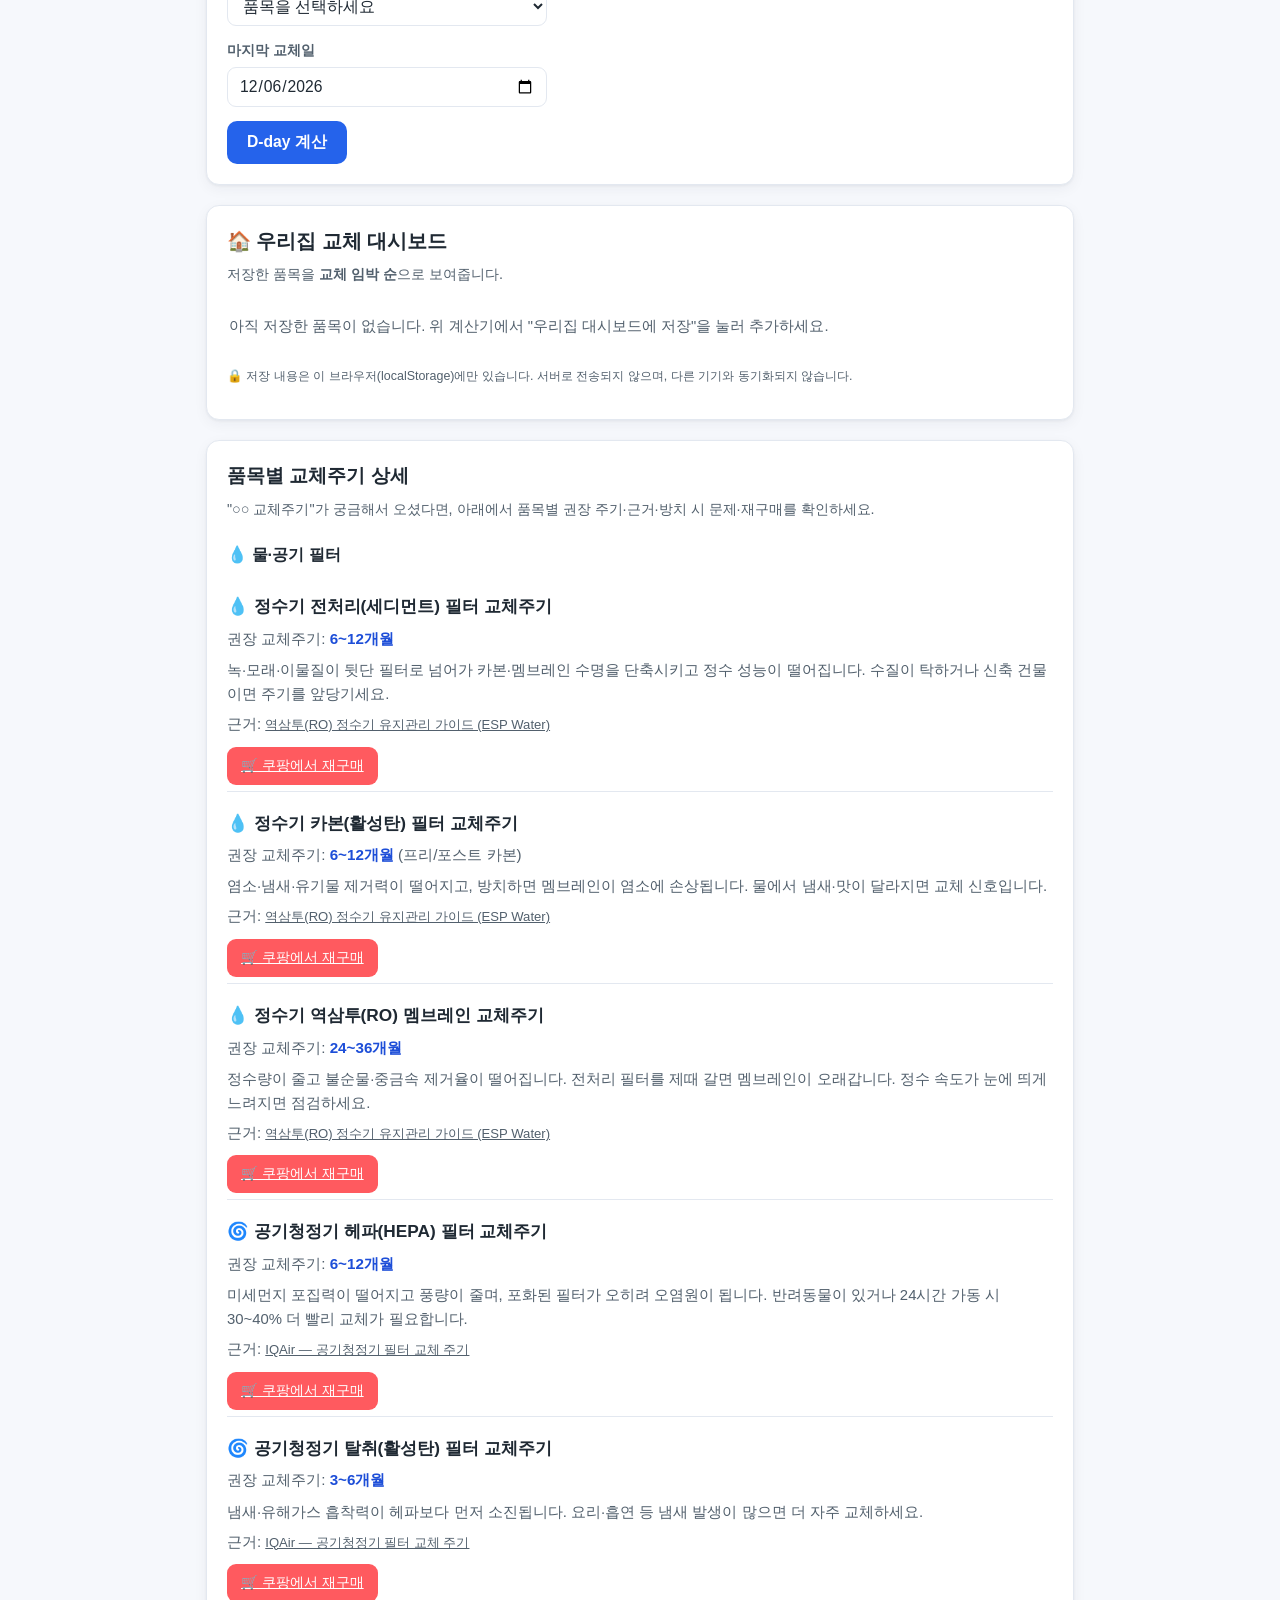
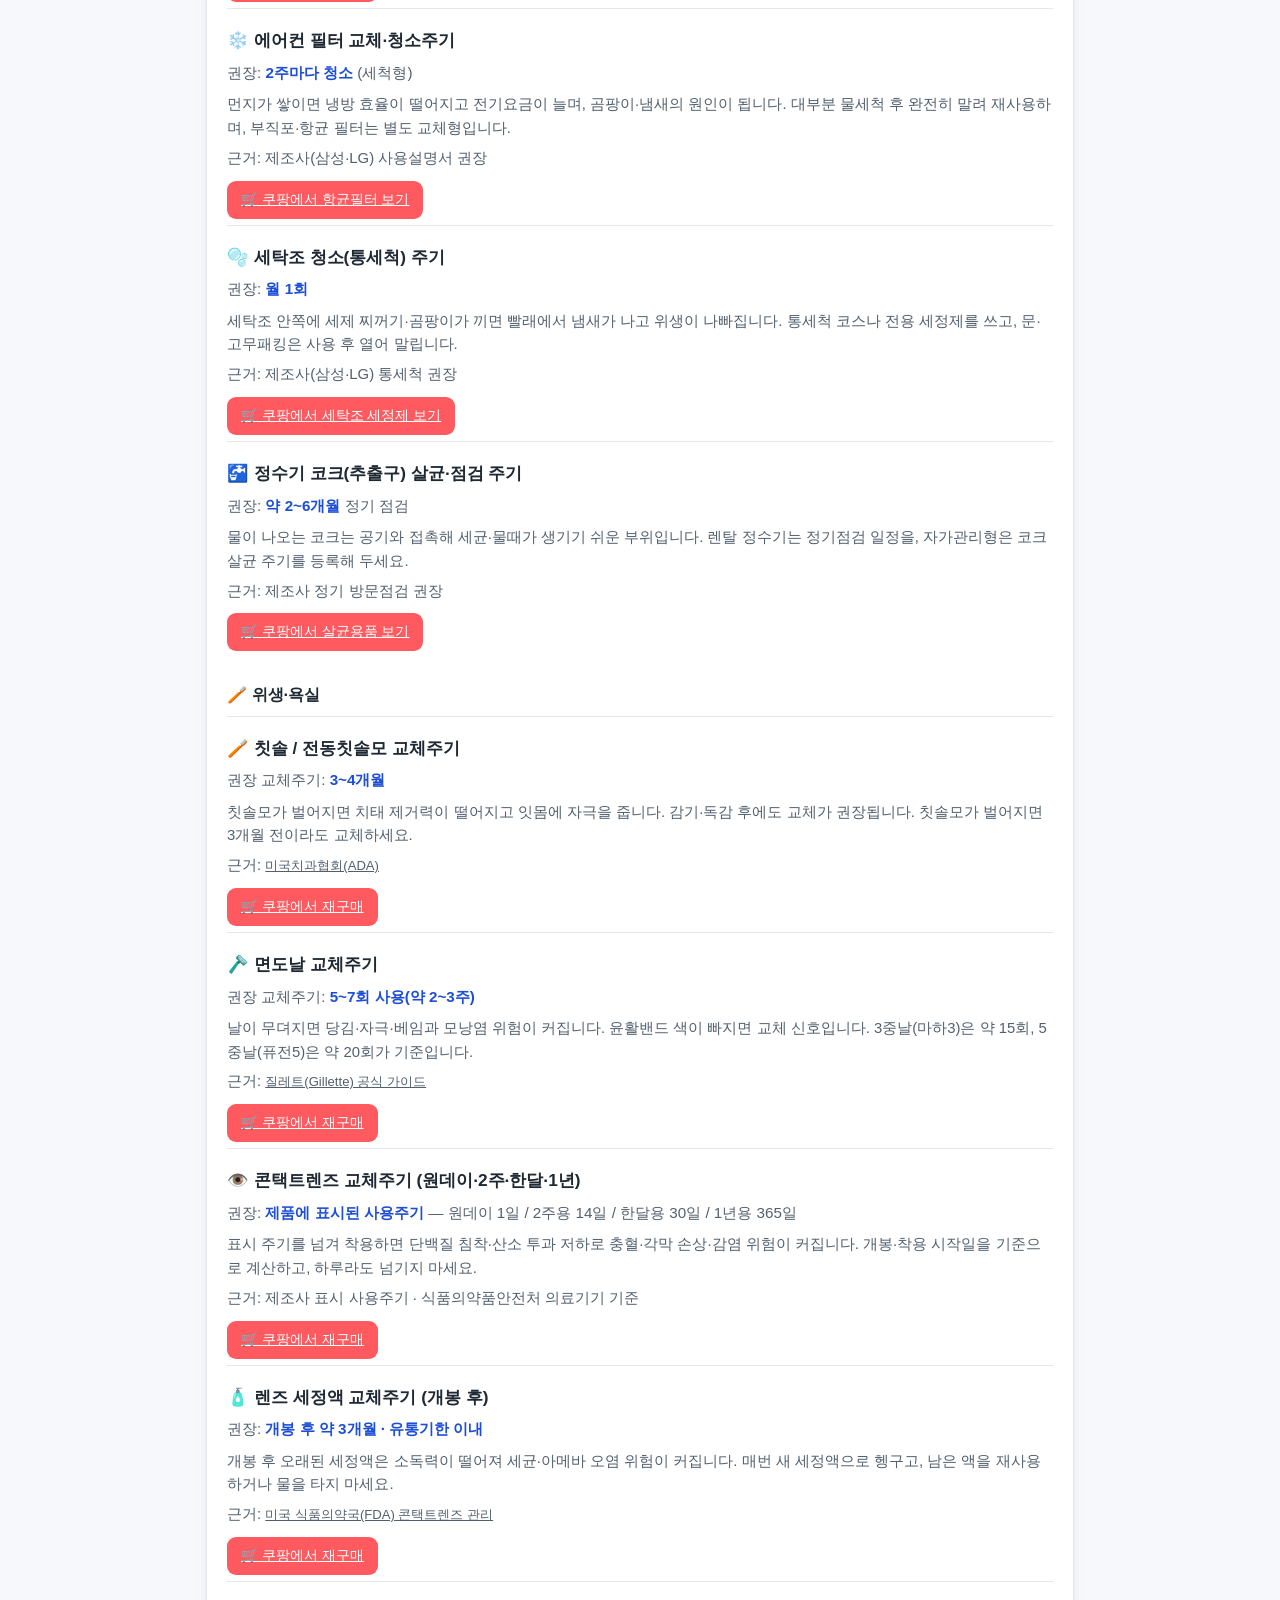
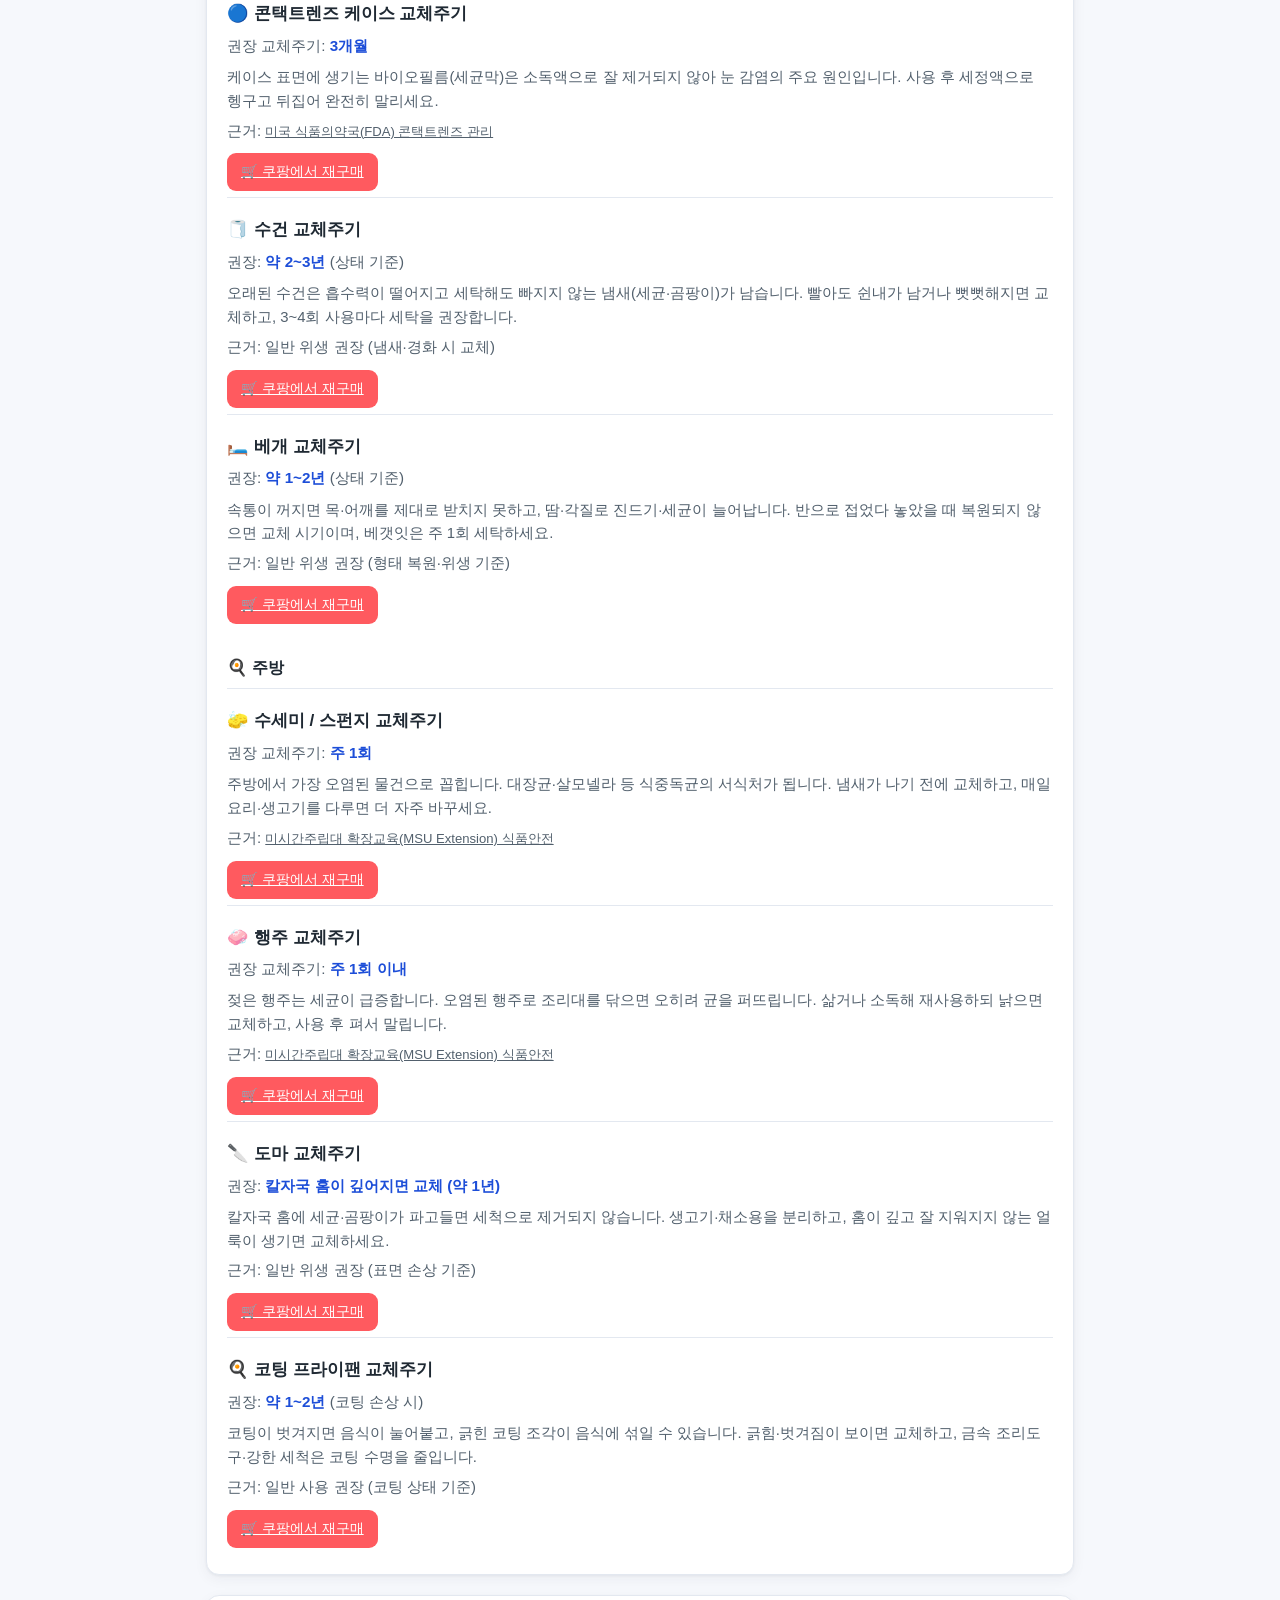
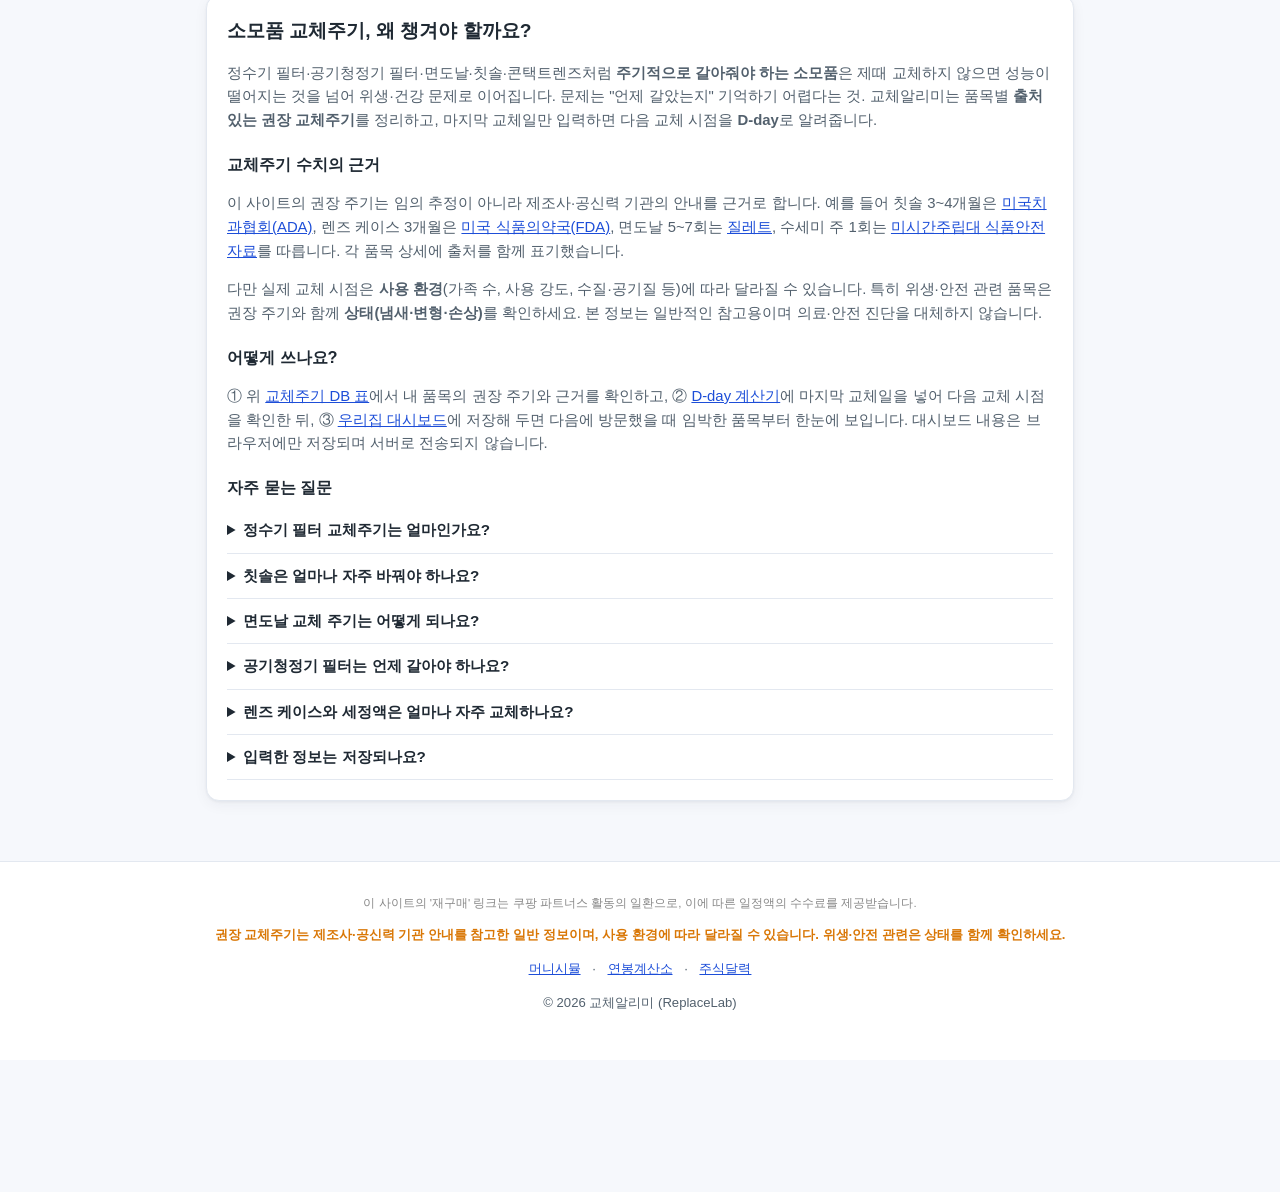
==== commit ee478c5b: "chore: adopt shared GA4 marker block GA4 snippet normalized and wrapped in <!-- shared:ga4 --> marke" ====
--- a/index.html
+++ b/index.html
@@ -1,8 +1,10 @@
 <!DOCTYPE html>
 <html lang="ko">
 <head>
+<!-- shared:ga4 -->
 <script async src="https://www.googletagmanager.com/gtag/js?id=G-2P73L29BH7"></script>
 <script>window.dataLayer=window.dataLayer||[];function gtag(){dataLayer.push(arguments);}gtag('js',new Date());gtag('config','G-2P73L29BH7');</script>
+<!-- /shared:ga4 -->
 <meta charset="utf-8">
 <meta name="viewport" content="width=device-width, initial-scale=1">
 <title>교체알리미 — 소모품 교체주기 총정리 + D-day 알림 (정수기 필터·면도날·칫솔·렌즈)</title>
